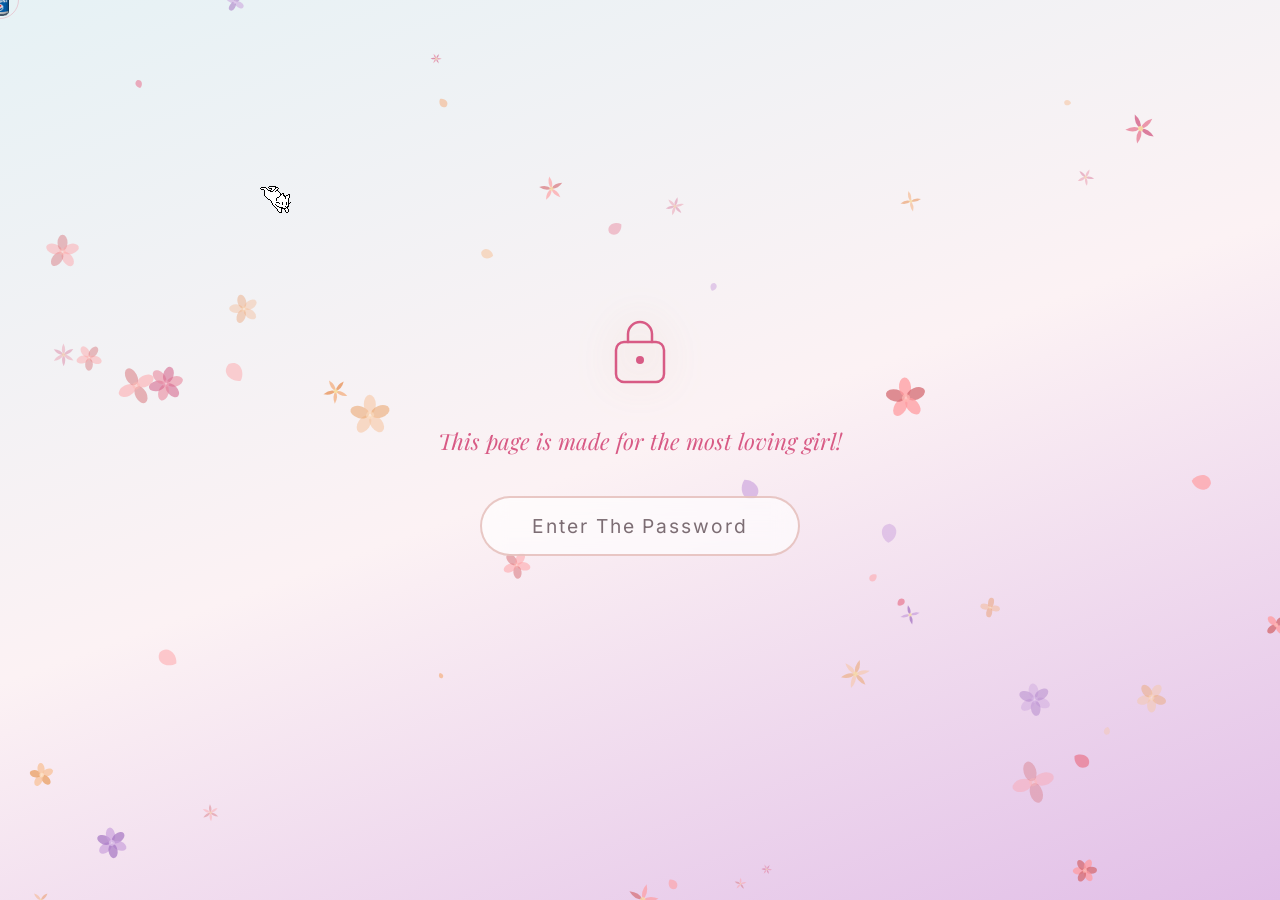
==== index.html @ 7e459f6c "Add files via upload" ====
<!DOCTYPE html>
<html lang="en">
<head>
<!-- build: v11 (monthiversary, hint, captions, optimised media) -->
    <meta charset="UTF-8">
    <meta name="viewport" content="width=device-width, initial-scale=1.0">
    <title>Happy 18th Birthday Gannah ✨</title>
    <meta name="description" content="A cinematic birthday surprise for the most special person">
    <link href="fonts/fonts.css?v=8" rel="stylesheet">
    <link rel="stylesheet" href="styles.css?v=11">
</head>
<body>

<!-- Custom Cursor -->
<div id="custom-cursor"><img src="pepsi-cursor.png" alt="" width="64" height="64"></div>
<div id="cursor-trail"></div>

<!-- Oneko Cat -->
<div id="oneko" aria-hidden="true"></div>

<!-- =================== PASSWORD PAGE =================== -->
<div id="password-page">
    <canvas id="particle-canvas"></canvas>
    <div class="password-content">
        <div class="lock-icon">
            <svg viewBox="0 0 64 80" width="64" height="80" fill="none" xmlns="http://www.w3.org/2000/svg">
                <rect x="8" y="32" width="48" height="40" rx="8" stroke="url(#lockGrad)" stroke-width="2.5" class="lock-body"/>
                <path d="M20 32V24C20 17.373 25.373 12 32 12C38.627 12 44 17.373 44 24V32" stroke="url(#lockGrad)" stroke-width="2.5" stroke-linecap="round" class="lock-shackle"/>
                <circle cx="32" cy="50" r="4" fill="url(#lockGrad)" class="lock-hole"/>
                <line x1="32" y1="54" x2="32" y2="62" stroke="url(#lockGrad)" stroke-width="2.5" stroke-linecap="round" class="lock-hole"/>
                <defs>
                    <linearGradient id="lockGrad" x1="0" y1="0" x2="64" y2="80">
                        <stop offset="0%" stop-color="#d85a85"/>
                        <stop offset="50%" stop-color="#c97a70"/>
                        <stop offset="100%" stop-color="#a81546"/>
                    </linearGradient>
                </defs>
            </svg>
        </div>
        <p class="password-subtitle">This page is made for the most loving girl!</p>
        <div class="password-input-wrap">
            <input type="password" id="password-input" placeholder="Enter The Password" autocomplete="off" spellcheck="false">
        </div>
        <p class="password-error" id="password-error">That's not it... try again</p>
    </div>
    <div id="white-flash"></div>
</div>

<!-- Flying Roses Animation Overlay -->
<canvas id="rose-canvas" style="display:none;position:fixed;inset:0;width:100%;height:100%;z-index:9999;pointer-events:none;"></canvas>

<!-- =================== MAIN CONTENT =================== -->
<div id="main-content" style="display:none;">

    <!-- Floating floral background -->
    <div class="floral-bg" aria-hidden="true">
        <div class="floral-layer floral-layer-1"></div>
        <div class="floral-layer floral-layer-2"></div>
        <canvas id="bg-petal-canvas"></canvas>
    </div>

    <!-- Tab Navigation -->
    <nav id="tab-nav">
        <div class="nav-inner">
            <div class="nav-logo">🌸 Gannah's 18th 🌸</div>
            <div class="tabs-wrap">
                <button class="tab-btn active" data-tab="cake">
                    <span class="tab-icon">🎂</span>
                    <span class="tab-label">Birthday Cake</span>
                </button>
                <button class="tab-btn" data-tab="letter">
                    <span class="tab-icon">💌</span>
                    <span class="tab-label">Letter for You</span>
                </button>
                <button class="tab-btn" data-tab="flowers">
                    <span class="tab-icon">🌺</span>
                    <span class="tab-label">ليكي يا مولاتي</span>
                </button>
                <button class="tab-btn" data-tab="songs">
                    <span class="tab-icon">🎵</span>
                    <span class="tab-label">Our Songs</span>
                </button>
                <button class="tab-btn" data-tab="gallery">
                    <span class="tab-icon">📸</span>
                    <span class="tab-label">Best Smile Gallery</span>
                </button>
                <button class="tab-btn" data-tab="ring">
                    <span class="tab-icon">💍</span>
                    <span class="tab-label">The Sign</span>
                </button>
                <button class="tab-btn" data-tab="favourites">
                    <span class="tab-icon">🍟</span>
                    <span class="tab-label">My Darling's Favourites</span>
                </button>
            </div>
            <button id="menu-toggle" aria-label="Menu">☰</button>
        </div>
    </nav>

    <!-- Mobile nav drawer -->
    <div id="mobile-nav">
        <button class="tab-btn active" data-tab="cake">🎂 Birthday Cake</button>
        <button class="tab-btn" data-tab="letter">💌 Letter for You</button>
        <button class="tab-btn" data-tab="flowers">🌺 ليكي يا مولاتي</button>
        <button class="tab-btn" data-tab="songs">🎵 Our Songs</button>
        <button class="tab-btn" data-tab="gallery">📸 Best Smile Gallery</button>
        <button class="tab-btn" data-tab="ring">💍 The Sign</button>
        <button class="tab-btn" data-tab="favourites">🍟 My Darling's Favourites</button>
    </div>

    <!-- ======= TAB PANELS ======= -->

    <!-- 1. BIRTHDAY CAKE TAB -->
    <section class="tab-panel active" id="tab-cake">
        <div class="panel-inner">
            <div class="section-header">
                <h1 class="section-title">Birthday Cake</h1>
                <p class="section-sub">Happy 18th Birthday, my Queen ✨</p>
            </div>

            <div class="cake-scene">
                <div class="cake-glow-ring"></div>
                <svg id="birthday-cake-3d" viewBox="0 0 360 440" xmlns="http://www.w3.org/2000/svg">
                    <!-- Shadow -->
                    <ellipse cx="180" cy="418" rx="145" ry="18" fill="rgba(168,21,70,0.12)"/>
                    <!-- Plate -->
                    <ellipse cx="180" cy="398" rx="150" ry="19" fill="#f0d6c8" opacity="0.8"/>
                    <ellipse cx="180" cy="394" rx="145" ry="14" fill="#e8c9b8" opacity="0.6"/>

                    <!-- BOTTOM TIER -->
                    <rect x="30" y="280" width="300" height="115" rx="20" fill="url(#tier1Grad)"/>
                    <!-- Bottom tier side shadow -->
                    <rect x="30" y="280" width="300" height="30" rx="15" fill="url(#tier1Top)"/>
                    <!-- Bottom tier frosting drips -->
                    <path d="M42 296 Q55 310 68 296 Q81 310 94 296 Q107 310 120 296 Q133 310 146 296 Q159 310 172 296 Q185 310 198 296 Q211 310 224 296 Q237 310 250 296 Q263 310 276 296 Q289 310 302 296 Q315 310 328 296" stroke="rgba(255,255,255,0.85)" stroke-width="9" fill="none" stroke-linecap="round"/>
                    <!-- Bottom tier dots decoration -->
                    <circle cx="75" cy="340" r="7" fill="#e8839b" opacity="0.8"/>
                    <circle cx="110" cy="352" r="5" fill="#c97a70" opacity="0.7"/>
                    <circle cx="145" cy="336" r="7" fill="#f4b183" opacity="0.8"/>
                    <circle cx="180" cy="348" r="5" fill="#e8839b" opacity="0.7"/>
                    <circle cx="215" cy="337" r="7" fill="#c9a0dc" opacity="0.8"/>
                    <circle cx="250" cy="350" r="5" fill="#c97a70" opacity="0.7"/>
                    <circle cx="285" cy="338" r="7" fill="#e8839b" opacity="0.8"/>
                    <!-- Bottom ribbon -->
                    <path d="M35 360 Q90 350 180 360 Q270 370 325 360" stroke="#f06292" stroke-width="3" fill="none" stroke-linecap="round" opacity="0.6"/>

                    <!-- MIDDLE TIER -->
                    <rect x="68" y="180" width="224" height="106" rx="18" fill="url(#tier2Grad)"/>
                    <rect x="68" y="180" width="224" height="28" rx="13" fill="url(#tier2Top)"/>
                    <!-- Middle tier frosting drips -->
                    <path d="M75 195 Q89 208 103 195 Q117 208 131 195 Q145 208 159 195 Q173 208 187 195 Q201 208 215 195 Q229 208 243 195 Q257 208 271 195 Q285 208 285 195" stroke="rgba(255,255,255,0.88)" stroke-width="8" fill="none" stroke-linecap="round"/>
                    <!-- Number 18 -->
                    <text x="180" y="258" text-anchor="middle" font-family="Playfair Display, serif" font-size="46" font-weight="900" fill="#a81546" opacity="0.9">18</text>
                    <!-- Stars on middle -->
                    <text x="100" y="242" font-size="16" fill="#fff" opacity="0.75">✦</text>
                    <text x="258" y="242" font-size="16" fill="#fff" opacity="0.75">✦</text>
                    <!-- Wavy ribbon -->
                    <path d="M78 228 Q105 218 132 228 Q159 238 186 228 Q213 218 240 228 Q267 238 282 228" stroke="#e8839b" stroke-width="3" fill="none" stroke-linecap="round" opacity="0.7"/>

                    <!-- TOP TIER -->
                    <rect x="115" y="90" width="130" height="95" rx="16" fill="url(#tier3Grad)"/>
                    <rect x="115" y="90" width="130" height="24" rx="12" fill="url(#tier3Top)"/>
                    <!-- Top tier frosting drips -->
                    <path d="M120 104 Q132 116 144 104 Q156 116 168 104 Q180 116 192 104 Q204 116 216 104 Q228 116 240 104" stroke="rgba(255,255,255,0.9)" stroke-width="7" fill="none" stroke-linecap="round"/>
                    <!-- Top tier stars -->
                    <text x="142" y="150" font-size="13" fill="#fff" opacity="0.85">✧</text>
                    <text x="172" y="160" font-size="11" fill="#fce4ec" opacity="0.9">✦</text>
                    <text x="200" y="148" font-size="13" fill="#fff" opacity="0.85">✧</text>

                    <!-- CANDLES — 6 candles across top tier -->
                    <!-- Candle 1 -->
                    <rect x="126" y="54" width="12" height="40" rx="6" fill="url(#candle1)"/>
                    <ellipse cx="132" cy="54" rx="6" ry="3" fill="#fce4ec"/>
                    <!-- Flame 1 -->
                    <g class="candle-flame" transform="translate(132,48)">
                        <ellipse rx="6" ry="10" fill="url(#flameOuter)" class="flame-outer" opacity="0.9"/>
                        <ellipse rx="3.5" ry="7" fill="url(#flameInner)" class="flame-inner"/>
                        <ellipse rx="1.5" ry="3.5" fill="#fff" class="flame-core" opacity="0.95"/>
                        <ellipse rx="5" ry="5" cy="6" fill="rgba(255,200,50,0.18)" class="flame-glow"/>
                    </g>
                    <!-- Candle 2 -->
                    <rect x="145" y="50" width="12" height="44" rx="6" fill="url(#candle2)"/>
                    <ellipse cx="151" cy="50" rx="6" ry="3" fill="#fff9c4"/>
                    <g class="candle-flame" transform="translate(151,44)">
                        <ellipse rx="6" ry="10" fill="url(#flameOuter)" class="flame-outer" opacity="0.9"/>
                        <ellipse rx="3.5" ry="7" fill="url(#flameInner)" class="flame-inner"/>
                        <ellipse rx="1.5" ry="3.5" fill="#fff" class="flame-core" opacity="0.95"/>
                        <ellipse rx="5" ry="5" cy="6" fill="rgba(255,200,50,0.18)" class="flame-glow"/>
                    </g>
                    <!-- Candle 3 -->
                    <rect x="164" y="48" width="12" height="46" rx="6" fill="url(#candle3)"/>
                    <ellipse cx="170" cy="48" rx="6" ry="3" fill="#f8bbd0"/>
                    <g class="candle-flame" transform="translate(170,42)">
                        <ellipse rx="6" ry="10" fill="url(#flameOuter)" class="flame-outer" opacity="0.9"/>
                        <ellipse rx="3.5" ry="7" fill="url(#flameInner)" class="flame-inner"/>
                        <ellipse rx="1.5" ry="3.5" fill="#fff" class="flame-core" opacity="0.95"/>
                        <ellipse rx="5" ry="5" cy="6" fill="rgba(255,200,50,0.18)" class="flame-glow"/>
                    </g>
                    <!-- Candle 4 -->
                    <rect x="183" y="50" width="12" height="44" rx="6" fill="url(#candle4)"/>
                    <ellipse cx="189" cy="50" rx="6" ry="3" fill="#fff9c4"/>
                    <g class="candle-flame" transform="translate(189,44)">
                        <ellipse rx="6" ry="10" fill="url(#flameOuter)" class="flame-outer" opacity="0.9"/>
                        <ellipse rx="3.5" ry="7" fill="url(#flameInner)" class="flame-inner"/>
                        <ellipse rx="1.5" ry="3.5" fill="#fff" class="flame-core" opacity="0.95"/>
                        <ellipse rx="5" ry="5" cy="6" fill="rgba(255,200,50,0.18)" class="flame-glow"/>
                    </g>
                    <!-- Candle 5 -->
                    <rect x="202" y="54" width="12" height="40" rx="6" fill="url(#candle5)"/>
                    <ellipse cx="208" cy="54" rx="6" ry="3" fill="#fce4ec"/>
                    <g class="candle-flame" transform="translate(208,48)">
                        <ellipse rx="6" ry="10" fill="url(#flameOuter)" class="flame-outer" opacity="0.9"/>
                        <ellipse rx="3.5" ry="7" fill="url(#flameInner)" class="flame-inner"/>
                        <ellipse rx="1.5" ry="3.5" fill="#fff" class="flame-core" opacity="0.95"/>
                        <ellipse rx="5" ry="5" cy="6" fill="rgba(255,200,50,0.18)" class="flame-glow"/>
                    </g>
                    <!-- Candle 6 -->
                    <rect x="221" y="56" width="12" height="38" rx="6" fill="url(#candle6)"/>
                    <ellipse cx="227" cy="56" rx="6" ry="3" fill="#f8bbd0"/>
                    <g class="candle-flame" transform="translate(227,50)">
                        <ellipse rx="6" ry="10" fill="url(#flameOuter)" class="flame-outer" opacity="0.9"/>
                        <ellipse rx="3.5" ry="7" fill="url(#flameInner)" class="flame-inner"/>
                        <ellipse rx="1.5" ry="3.5" fill="#fff" class="flame-core" opacity="0.95"/>
                        <ellipse rx="5" ry="5" cy="6" fill="rgba(255,200,50,0.18)" class="flame-glow"/>
                    </g>

                    <!-- Floating sparkles around cake -->
                    <text x="20" y="140" font-size="18" class="sparkle-float" style="animation-delay:0s">✨</text>
                    <text x="322" y="160" font-size="16" class="sparkle-float" style="animation-delay:0.7s">💫</text>
                    <text x="14" y="320" font-size="14" class="sparkle-float" style="animation-delay:1.4s">🌸</text>
                    <text x="328" y="300" font-size="14" class="sparkle-float" style="animation-delay:2.1s">🌸</text>
                    <text x="50" y="80" font-size="12" class="sparkle-float" style="animation-delay:0.4s">✦</text>
                    <text x="295" y="75" font-size="12" class="sparkle-float" style="animation-delay:1s">✦</text>

                    <defs>
                        <linearGradient id="tier1Grad" x1="0" y1="0" x2="0" y2="1">
                            <stop offset="0%" stop-color="#f9c6d0"/>
                            <stop offset="100%" stop-color="#f4a0b8"/>
                        </linearGradient>
                        <linearGradient id="tier1Top" x1="0" y1="0" x2="0" y2="1">
                            <stop offset="0%" stop-color="#f4a8bb"/>
                            <stop offset="100%" stop-color="#ee8aaa"/>
                        </linearGradient>
                        <linearGradient id="tier2Grad" x1="0" y1="0" x2="0" y2="1">
                            <stop offset="0%" stop-color="#fce4ec"/>
                            <stop offset="100%" stop-color="#f8bbd0"/>
                        </linearGradient>
                        <linearGradient id="tier2Top" x1="0" y1="0" x2="0" y2="1">
                            <stop offset="0%" stop-color="#f48fb1"/>
                            <stop offset="100%" stop-color="#ec6fa8"/>
                        </linearGradient>
                        <linearGradient id="tier3Grad" x1="0" y1="0" x2="0" y2="1">
                            <stop offset="0%" stop-color="#f8bbd0"/>
                            <stop offset="100%" stop-color="#f48fb1"/>
                        </linearGradient>
                        <linearGradient id="tier3Top" x1="0" y1="0" x2="0" y2="1">
                            <stop offset="0%" stop-color="#f06292"/>
                            <stop offset="100%" stop-color="#e91e8c"/>
                        </linearGradient>
                        <linearGradient id="candle1" x1="0" y1="0" x2="1" y2="0"><stop offset="0%" stop-color="#f4a8bb"/><stop offset="100%" stop-color="#fce4ec"/></linearGradient>
                        <linearGradient id="candle2" x1="0" y1="0" x2="1" y2="0"><stop offset="0%" stop-color="#fff59d"/><stop offset="100%" stop-color="#ffe082"/></linearGradient>
                        <linearGradient id="candle3" x1="0" y1="0" x2="1" y2="0"><stop offset="0%" stop-color="#ce93d8"/><stop offset="100%" stop-color="#e1bee7"/></linearGradient>
                        <linearGradient id="candle4" x1="0" y1="0" x2="1" y2="0"><stop offset="0%" stop-color="#a5d6a7"/><stop offset="100%" stop-color="#c8e6c9"/></linearGradient>
                        <linearGradient id="candle5" x1="0" y1="0" x2="1" y2="0"><stop offset="0%" stop-color="#80deea"/><stop offset="100%" stop-color="#b2ebf2"/></linearGradient>
                        <linearGradient id="candle6" x1="0" y1="0" x2="1" y2="0"><stop offset="0%" stop-color="#ffab91"/><stop offset="100%" stop-color="#ffccbc"/></linearGradient>
                        <radialGradient id="flameOuter" cx="50%" cy="75%">
                            <stop offset="0%" stop-color="#ffee58"/>
                            <stop offset="60%" stop-color="#ff9800"/>
                            <stop offset="100%" stop-color="#ff5722" stop-opacity="0"/>
                        </radialGradient>
                        <radialGradient id="flameInner" cx="50%" cy="75%">
                            <stop offset="0%" stop-color="#fff9c4"/>
                            <stop offset="100%" stop-color="#ffeb3b" stop-opacity="0.6"/>
                        </radialGradient>
                    </defs>
                </svg>

                <div class="cake-birthday-text">
                    <div class="hbd-letters">
                        <span>H</span><span>a</span><span>p</span><span>p</span><span>y</span>
                        <span class="hbd-space"></span>
                        <span>1</span><span>8</span><span>t</span><span>h</span>
                        <span class="hbd-space"></span>
                        <span>B</span><span>i</span><span>r</span><span>t</span><span>h</span><span>d</span><span>a</span><span>y</span>
                    </div>
                    <p class="queen-subtitle">My Queen 👑</p>
                </div>

                <!-- Confetti trigger button -->
                <button id="confetti-btn" class="magic-btn">
                    <span>🎉</span> Celebrate!
                </button>

                <!-- Hidden "86": leads to the separate heart page, where the letter lives (home page only) -->
                <div class="secret-86-wrap">
                    <a href="heart.html" id="secret-86" class="secret-86" aria-label="A hidden page">
                        <span class="s86-glow" aria-hidden="true"></span>
                        <span class="s86-face" aria-hidden="true"><span class="s86-num">86</span></span>
                    </a>
                    <p class="secret-hint" aria-hidden="true">something is hidden here… 🤍</p>
                </div>
            </div>
        </div>
    </section>

    <!-- 2. LETTER TAB -->
    <section class="tab-panel" id="tab-letter">
        <div class="panel-inner">
            <div class="section-header">
                <h1 class="section-title">Letter for You 💌</h1>
                <p class="section-sub">From my heart to yours</p>
            </div>
            <div class="letter-wrapper">
                <div class="letter-envelope-top">
                    <div class="envelope-flap">💌</div>
                </div>
                <div class="letter-card" dir="rtl" lang="ar">
                    <div class="letter-rose-deco">🌹</div>
                    <p class="letter-salutation">ازيك يا جنَة عاملة ايه يروحي</p>
                    <div class="letter-divider">✦ ✦ ✦</div>
                    <div class="letter-body">
                        <p>بما ان النهاية قربت وخلاص هنبعد هنقعد تلت شهور منعرفش حاجة عن بعض وبعدها هتيجي المدرسة وبالكتير هنشوف بعض صدف</p>
                        <p>بس كنت عاوز اقول ان المية يوم دول كانوا حلوين اوي احنا فهمنا بعض فيهم عرفنا حاجات عن بعض قربنا من بعض حتي لو دا مش رسمي لاننا مدخلناش ريليشن</p>
                        <p>بس نقدر نقول قربنا وبرضه قعدنا كتير بناخد اليوم كله سوا ف بجد دول كانوا ايام سعيدة بعيد عن الاوقات الوحشة الي عدينا بيها اقدر اقول ان دول من احسن ايام حياتي</p>
                        <p>وانا بعترف انك مخليتينيش امل منك ولا ازهق ولا اعوز اقفل كلام علطول كنت بحب افضل موجود معاكي واسمعك وانتي من القليلين الي عملوا كدا</p>
                        <p>وانا طول الوقت كنت بطلع كل طاقتي وبحاول اديكي مشاعر من كل قلبي عشان انا مقتنع انك تستحقي حب بجد وشخص ياخد باله منك ويصونك مش كلام بس وميكونش عنده نوايا وحشة ناحيتك</p>
                        <p>انا معرفتش اكون الشخص المثالي مية في المية عشان غصب عني اوقات ضايقتك او مفهمتكيش زي ما كان لازم اعمل ف انا بعتذر اني مقدرتش انفذ كلامي كله وابقا شخص بيرفكت ليكي مية في المية</p>
                        <p>بس بجد انا حزقت كتير وتقبلت حاجات مكنتش بتقبلها ومهما اتعصبت او اتخنقت برضه كنت بكلمك بنفس الطريقة ومش بعلقك مع اني كنت سكيلد فالجوستينج بس عمري ما فكرت اعمل كدا معاكي</p>
                        <p>وكنت علطول بتناقش معاكي وبحاول اقنعك بوجهة نظري بجد انتي الوحيدة الي تعاملي معاكي كان مختلف وطريقتي معاكي</p>
                    </div>
                    <div class="letter-divider">🌸 🌸 🌸</div>
                    <div class="letter-body">
                        <p class="letter-heading">وصاياي المقدسة 📜</p>
                        <p>✦ عايزك تحافظي علي صلاتك علطول ومتكسليش خالص</p>
                        <p>✦ مش عايزك تفتكريني خالص بوحش او حلو عايزك تركزي فحياتك عشان متضيعيش وقتك فتالتة</p>
                        <p>✦ البسي نضارتك معظم الوقت عشان نظرك ميضعفش زيادة — انا مهتم اوي بجينات عيالي</p>
                        <p>✦ متركزيش جامد مع اهلك وحاولي تلاقي السلام النفسي وتفكري بعمق عايزة ايه يكون مستقبلك غير انك تكوني مراتي — عاوزك تفكري فالمستقبل التعليمي</p>
                        <p class="letter-english">And I hope you find some peace of mind.</p>
                        <p>✦ وبرضه تجيبي لبس واسع للسكن وتنزلي المطعم بهدوم محتشمة وطرحة مظبوطة عشان لو شوفتك صدفة شعرك طالع او حاجة عبيطة من تشميس شعرك بجد هتجنن</p>
                        <p>✦ اتمني تاكلي كويس عشان تبقي سبب ازود اوزاني فالجيم عشان اشيلك — الخمسين كيلو سهلة فمعظم التمارين</p>
                    </div>
                    <div class="letter-divider">💕</div>
                    <div class="letter-body">
                        <p>لو وجودي عندك فالاكونت او صوري او اي حاجة هتخليكي متقدريش تعملي اي وصية من دول شيليني وامسحي حاجاتي وانا بوعدك اني مش هبعتلك او اعمل اي رد فعل يخليكي تفكري فيا وانا متفهم دا</p>
                        <p>انا مش عاوز اكلمك عن قد ايه انا بحبك بس بجد انا عاوز نتقابل السنة الجاية واحنا ناضجين عقليا ونقدر نتكلم بجد ونخش علاقة سليمة</p>
                        <p>وانتي من القليلين الي بنيت مستقبلي معاهم ومقتنع ان انا عاوز اكمل بقية حياتي كدا</p>
                        <p>وبما انك بت اوفر ثينكي الفترة دي عشان الحاجات الي قديمتيهالي تقدري تقوليلي امسح صور او فويسات واي حاجة تخصك عشان تبقي مطمنة اني مش هخون وعدي وكلمتي معاكي واني هطلع حاجة عنك برا — وانا مش متفهم تفكيرك ومش هتضايق لحظة لو قررتي كدا</p>
                        <p class="letter-closing">وبجد يا نونِتي هتوحشيني اوي وهتفضلي ف قلبي علطول ومش هبص لبنت غيرك لحد ما ناخد فرصتنا وتشوفي نوايايا بجد</p>
                        <p class="letter-closing">هتوحشيني هتوحشيني هتوحشيني يا احلي بنت فالدنيا 💕</p>
                        <p class="letter-closing" style="font-size:1.15em; font-weight:700;">ينونِتي الحلوة 🌹</p>
                    </div>
                    <div class="letter-signature">
                        <div class="sig-heart">❤️</div>
                        <p>مع كل حبي</p>
                    </div>
                </div>
                <div class="letter-petals-deco" aria-hidden="true">
                    <span>🌸</span><span>🌺</span><span>🌸</span>
                </div>
            </div>
        </div>
    </section>

    <!-- 3. FLOWERS TAB -->
    <section class="tab-panel" id="tab-flowers">
        <div class="panel-inner">
            <div class="section-header">
                <h1 class="section-title">ليكي يا مولاتي 🌺</h1>
                <p class="section-sub">Every bloom as beautiful as you</p>
            </div>
            <div class="flowers-gallery">
                <div class="flower-item">
                    <div class="flower-frame">
                        <img src="assets/flowers/pexels-daka-12362056.jpg" alt="Flower for Gannah" loading="lazy"/>
                        <div class="flower-overlay"><span>🌸</span></div>
                    </div>
                </div>
                <div class="flower-item">
                    <div class="flower-frame">
                        <img src="assets/flowers/pexels-heru-dharma-2148751843-36778679.jpg" alt="Flower for Gannah" loading="lazy"/>
                        <div class="flower-overlay"><span>🌺</span></div>
                    </div>
                </div>
                <div class="flower-item">
                    <div class="flower-frame">
                        <img src="assets/flowers/pexels-valentyna-ivanova-1444038-32785885.jpg" alt="Flower for Gannah" loading="lazy"/>
                        <div class="flower-overlay"><span>🌹</span></div>
                    </div>
                </div>
                <div class="flower-item">
                    <div class="flower-frame">
                        <img src="assets/flowers/pexels-lu-106872-783413.jpg" alt="Flower for Gannah" loading="lazy"/>
                        <div class="flower-overlay"><span>🌷</span></div>
                    </div>
                </div>
                <div class="flower-item">
                    <div class="flower-frame">
                        <img src="assets/flowers/pexels-daka-12028905.jpg" alt="Flower for Gannah" loading="lazy"/>
                        <div class="flower-overlay"><span>🌸</span></div>
                    </div>
                </div>
                <div class="flower-item">
                    <div class="flower-frame">
                        <img src="assets/flowers/pexels-daka-17499476.jpg" alt="Flower for Gannah" loading="lazy"/>
                        <div class="flower-overlay"><span>🌺</span></div>
                    </div>
                </div>
            </div>
            <p class="flowers-quote">Every flower blooms in its own time — just like you 🌸</p>
        </div>
    </section>

    <!-- 4. SONGS TAB -->
    <section class="tab-panel" id="tab-songs">
        <div class="panel-inner">
            <div class="section-header">
                <h1 class="section-title">Songs That Remind Me of My Queen 🎵</h1>
                <p class="section-sub">Every note, every word — all for you</p>
            </div>

            <div class="music-player-full">
                <!-- Now Playing Display -->
                <div class="now-playing-card">
                    <div class="vinyl-disc" id="vinyl-disc">
                        <div class="vinyl-label">🎵</div>
                    </div>
                    <div class="now-playing-info">
                        <p class="np-label">Now Playing</p>
                        <h3 class="np-title" id="np-title">Select a song</h3>
                        <p class="np-artist" id="np-artist">—</p>
                    </div>
                </div>

                <!-- Controls -->
                <div class="player-controls">
                    <button class="ctrl-btn shuffle-btn" id="shuffle-btn" aria-pressed="false" title="Shuffle">🔀</button>
                    <button class="ctrl-btn" id="prev-btn">⏮</button>
                    <button class="ctrl-btn play-btn" id="main-play-btn">▶</button>
                    <button class="ctrl-btn" id="next-btn">⏭</button>
                </div>

                <!-- Progress bar -->
                <div class="player-progress">
                    <span id="cur-time">0:00</span>
                    <div class="prog-bar" id="prog-bar">
                        <div class="prog-fill" id="prog-fill"></div>
                    </div>
                    <span id="tot-time">0:00</span>
                </div>

                <!-- Volume -->
                <div class="player-volume">
                    <span>🔈</span>
                    <input type="range" id="vol-slider" min="0" max="1" step="0.05" value="0.7">
                    <span>🔊</span>
                </div>

                <!-- Song List -->
                <div class="song-list">
                    <div class="song-item" data-src="assets/music/melting.mp3" data-title="Melting" data-artist="♪">
                        <div class="song-num">1</div>
                        <div class="song-info">
                            <span class="song-title-text">Melting</span>
                            <span class="song-artist-text">♪</span>
                        </div>
                        <div class="song-play-icon">▶</div>
                    </div>
                    <div class="song-item" data-src="assets/music/transform.mp3" data-title="Transform" data-artist="Daniel Caesar ft. Charlotte Day Wilson">
                        <div class="song-num">2</div>
                        <div class="song-info">
                            <span class="song-title-text">Transform</span>
                            <span class="song-artist-text">Daniel Caesar ft. Charlotte Day Wilson</span>
                        </div>
                        <div class="song-play-icon">▶</div>
                    </div>
                    <div class="song-item" data-src="assets/music/song-3.mp3" data-title="Song 3" data-artist="♪">
                        <div class="song-num">3</div>
                        <div class="song-info">
                            <span class="song-title-text">Song 3</span>
                            <span class="song-artist-text">♪</span>
                        </div>
                        <div class="song-play-icon">▶</div>
                    </div>
                    <div class="song-item" data-src="assets/music/lovefool.mp3" data-title="Lovefool" data-artist="The Cardigans">
                        <div class="song-num">4</div>
                        <div class="song-info">
                            <span class="song-title-text">Lovefool</span>
                            <span class="song-artist-text">The Cardigans</span>
                        </div>
                        <div class="song-play-icon">▶</div>
                    </div>
                    <div class="song-item" data-src="assets/music/kiss-i-was-made-for-lovin-you.mp3" data-title="I Was Made For Lovin' You" data-artist="Kiss">
                        <div class="song-num">5</div>
                        <div class="song-info">
                            <span class="song-title-text">I Was Made For Lovin' You</span>
                            <span class="song-artist-text">Kiss</span>
                        </div>
                        <div class="song-play-icon">▶</div>
                    </div>
                    <div class="song-item" data-src="assets/music/frankie-valli-cant-take-my-eyes-off-you.mp3" data-title="Can't Take My Eyes Off You" data-artist="Frankie Valli">
                        <div class="song-num">6</div>
                        <div class="song-info">
                            <span class="song-title-text">Can't Take My Eyes Off You</span>
                            <span class="song-artist-text">Frankie Valli</span>
                        </div>
                        <div class="song-play-icon">▶</div>
                    </div>
                    <div class="song-item" data-src="assets/music/never-let-me-go.mp3" data-title="Never Let Me Go" data-artist="Mohamed Abd El-Wahab &amp; Samir El-Eskandarani">
                        <div class="song-num">7</div>
                        <div class="song-info">
                            <span class="song-title-text">Never Let Me Go</span>
                            <span class="song-artist-text">Mohamed Abd El-Wahab &amp; Samir El-Eskandarani</span>
                        </div>
                        <div class="song-play-icon">▶</div>
                    </div>
                </div>
            </div>
        </div>
    </section>

    <!-- 5. GALLERY TAB -->
    <section class="tab-panel" id="tab-gallery">
        <div class="panel-inner">
            <div class="section-header">
                <h1 class="section-title">The Best Smile Gallery 📸</h1>
                <p class="section-sub">The smile that lights up my whole world</p>
            </div>
            <div class="smile-gallery-grid">
                <div class="gallery-card">
                    <img src="assets/gallery/photo-1.jpg" alt="Gannah as a baby" loading="lazy"/>
                    <div class="gallery-caption">Even as a baby, that smile 🥹</div>
                </div>
                <div class="gallery-card">
                    <img src="assets/gallery/photo-2.jpg" alt="Gannah" loading="lazy"/>
                    <div class="gallery-caption">Elegance in every outfit 🖤</div>
                </div>
                <div class="gallery-card">
                    <img src="assets/gallery/photo-3.jpg" alt="Gannah" loading="lazy"/>
                    <div class="gallery-caption">A rose among the flowers 🌼</div>
                </div>
                <div class="gallery-card">
                    <img src="assets/gallery/photo-4.jpg" alt="Gannah" loading="lazy"/>
                    <div class="gallery-caption">That smile, with or without the stickers 💜</div>
                </div>
                <div class="gallery-card">
                    <img src="assets/gallery/photo-5.jpg" alt="Gannah" loading="lazy"/>
                    <div class="gallery-caption">Waving hello to my heart 💛</div>
                </div>
                <div class="gallery-card">
                    <img src="assets/gallery/photo-6.jpg" alt="Gannah" loading="lazy"/>
                    <div class="gallery-caption">Smiling even on school days 🎒</div>
                </div>
                <div class="gallery-card">
                    <img src="assets/gallery/photo-7.jpg" alt="Gannah" loading="lazy"/>
                    <div class="gallery-caption">Sunsets are prettier with you 🌅</div>
                </div>
                <div class="gallery-card">
                    <img src="assets/gallery/photo-8.jpg" alt="Gannah" loading="lazy"/>
                    <div class="gallery-caption">My shatoora in her element 📚💙</div>
                </div>
                <div class="gallery-card">
                    <img src="assets/gallery/photo-9.jpg" alt="Gannah" loading="lazy"/>
                    <div class="gallery-caption">Cozy girl, cozy heart 🩷</div>
                </div>
            </div>
        </div>
    </section>

    <!-- 6. RING TAB -->
    <section class="tab-panel" id="tab-ring">
        <div class="panel-inner">
            <div class="section-header">
                <h1 class="section-title">The Sign That You're Mine 💍</h1>
                <p class="section-sub">A promise in every glimmer</p>
            </div>
            <div class="ring-scene">
                <div class="ring-glow-bg"></div>
                <canvas id="ring-canvas"></canvas>
                <div class="ring-text-below">
                    <p class="ring-promise">وانتي من القليلين الي بنيت مستقبلي معاهم</p>
                    <p class="ring-promise-en">You are the one I want to share my future with</p>
                    <div class="ring-hearts">💕 💍 💕</div>
                </div>

                <!-- Together counter: counts live from 23 February -->
                <div class="together-card" id="together-counter" data-start="2026-02-23T00:00:00">
                    <h2 class="together-title">The Best Days in My Life 💖</h2>
                    <p class="together-since">Since 23 February</p>
                    <p class="together-today" id="t-today" hidden></p>
                    <div class="together-grid">
                        <div class="t-box"><span class="t-num" id="t-months">0</span><span class="t-label">Months</span></div>
                        <div class="t-box"><span class="t-num" id="t-days">0</span><span class="t-label">Days</span></div>
                        <div class="t-box"><span class="t-num" id="t-hours">0</span><span class="t-label">Hours</span></div>
                        <div class="t-box"><span class="t-num" id="t-minutes">0</span><span class="t-label">Minutes</span></div>
                        <div class="t-box"><span class="t-num" id="t-seconds">0</span><span class="t-label">Seconds</span></div>
                    </div>
                    <p class="together-next" id="t-next"></p>
                </div>
            </div>
        </div>
    </section>

    <!-- 7. MY DARLING'S FAVOURITES TAB -->
    <section class="tab-panel" id="tab-favourites">
        <div class="panel-inner">
            <div class="section-header">
                <h1 class="section-title">My Darling's Favourites 🍟</h1>
                <p class="section-sub">Because you deserve everything you love</p>
            </div>
            <div class="favourites-tab-grid">

                <!-- 1. PEPSI CAN -->
                <div class="fav-card">
                    <div class="fav-svg-wrap">
                        <svg viewBox="0 0 160 280" xmlns="http://www.w3.org/2000/svg" class="fav-svg">
                            <defs>
                                <linearGradient id="pepsiCan" x1="0%" y1="0%" x2="100%" y2="0%">
                                    <stop offset="0%" stop-color="#1a1a2e"/>
                                    <stop offset="30%" stop-color="#16213e"/>
                                    <stop offset="60%" stop-color="#0f3460"/>
                                    <stop offset="100%" stop-color="#1a1a2e"/>
                                </linearGradient>
                                <linearGradient id="pepsiTop" x1="0%" y1="0%" x2="0%" y2="100%">
                                    <stop offset="0%" stop-color="#d0d0d0"/>
                                    <stop offset="50%" stop-color="#a8a8a8"/>
                                    <stop offset="100%" stop-color="#888"/>
                                </linearGradient>
                                <linearGradient id="pepsiShine" x1="0%" y1="0%" x2="100%" y2="0%">
                                    <stop offset="0%" stop-color="rgba(255,255,255,0)"/>
                                    <stop offset="30%" stop-color="rgba(255,255,255,0.18)"/>
                                    <stop offset="50%" stop-color="rgba(255,255,255,0.28)"/>
                                    <stop offset="70%" stop-color="rgba(255,255,255,0.1)"/>
                                    <stop offset="100%" stop-color="rgba(255,255,255,0)"/>
                                </linearGradient>
                                <linearGradient id="pepsiRed" x1="0%" y1="0%" x2="100%" y2="0%">
                                    <stop offset="0%" stop-color="#c0392b"/>
                                    <stop offset="50%" stop-color="#e74c3c"/>
                                    <stop offset="100%" stop-color="#c0392b"/>
                                </linearGradient>
                                <linearGradient id="pepsiBlue" x1="0%" y1="0%" x2="100%" y2="0%">
                                    <stop offset="0%" stop-color="#1a5fa8"/>
                                    <stop offset="50%" stop-color="#2980b9"/>
                                    <stop offset="100%" stop-color="#1a5fa8"/>
                                </linearGradient>
                                <filter id="pepsiShadow">
                                    <feDropShadow dx="4" dy="6" stdDeviation="6" flood-color="rgba(0,0,0,0.35)"/>
                                </filter>
                                <clipPath id="canClip">
                                    <rect x="22" y="28" width="116" height="224" rx="8"/>
                                </clipPath>
                            </defs>
                            <!-- Can body -->
                            <rect x="22" y="28" width="116" height="224" rx="10" fill="url(#pepsiCan)" filter="url(#pepsiShadow)"/>
                            <!-- Red band -->
                            <rect x="22" y="155" width="116" height="38" fill="url(#pepsiRed)" clip-path="url(#canClip)"/>
                            <!-- Blue band -->
                            <rect x="22" y="193" width="116" height="40" fill="url(#pepsiBlue)" clip-path="url(#canClip)"/>
                            <!-- White wave divider between red and blue -->
                            <path d="M22 188 Q45 182 80 190 Q115 198 138 188 L138 198 Q115 208 80 200 Q45 192 22 198 Z" fill="white" clip-path="url(#canClip)"/>
                            <!-- Shine overlay -->
                            <rect x="22" y="28" width="116" height="224" rx="10" fill="url(#pepsiShine)" clip-path="url(#canClip)"/>
                            <!-- Pepsi globe logo -->
                            <circle cx="80" cy="108" r="36" fill="none" stroke="rgba(255,255,255,0.08)" stroke-width="1"/>
                            <!-- Globe blue half -->
                            <path d="M80 72 A36 36 0 0 1 116 108 A36 36 0 0 1 80 144 Q58 130 56 108 Q58 86 80 72 Z" fill="#1565c0" opacity="0.85" clip-path="url(#canClip)"/>
                            <!-- Globe red half -->
                            <path d="M80 72 A36 36 0 0 0 44 108 A36 36 0 0 0 80 144 Q102 130 104 108 Q102 86 80 72 Z" fill="#c62828" opacity="0.85" clip-path="url(#canClip)"/>
                            <!-- Globe white wave -->
                            <path d="M47 97 Q62 82 80 92 Q98 102 113 90" stroke="white" stroke-width="5" fill="none" stroke-linecap="round" clip-path="url(#canClip)"/>
                            <path d="M46 112 Q62 126 80 116 Q98 106 113 118" stroke="white" stroke-width="5" fill="none" stroke-linecap="round" clip-path="url(#canClip)"/>
                            <!-- PEPSI text -->
                            <text x="80" y="172" text-anchor="middle" font-family="Arial Black, sans-serif" font-weight="900" font-size="15" fill="white" letter-spacing="3">PEPSI</text>
                            <!-- Top rim -->
                            <ellipse cx="80" cy="28" rx="58" ry="8" fill="url(#pepsiTop)"/>
                            <!-- Tab -->
                            <ellipse cx="80" cy="24" rx="30" ry="5" fill="#c0c0c0"/>
                            <rect x="68" y="18" width="24" height="8" rx="4" fill="#b0b0b0"/>
                            <ellipse cx="80" cy="18" rx="10" ry="5" fill="#a0a0a0"/>
                            <!-- Bottom rim -->
                            <ellipse cx="80" cy="252" rx="58" ry="8" fill="#111"/>
                        </svg>
                    </div>
                    <p class="fav-label">Pepsi 🥤</p>
                </div>

                <!-- 2. MARSHMALLOWS PACK -->
                <div class="fav-card">
                    <div class="fav-svg-wrap">
                        <svg viewBox="0 0 160 260" xmlns="http://www.w3.org/2000/svg" class="fav-svg">
                            <defs>
                                <linearGradient id="mBag2" x1="0%" y1="0%" x2="100%" y2="100%">
                                    <stop offset="0%" stop-color="#fce4ec"/>
                                    <stop offset="40%" stop-color="#f8bbd0"/>
                                    <stop offset="100%" stop-color="#ce93d8"/>
                                </linearGradient>
                                <linearGradient id="mShine2" x1="0%" y1="0%" x2="0%" y2="100%">
                                    <stop offset="0%" stop-color="rgba(255,255,255,0.5)"/>
                                    <stop offset="60%" stop-color="rgba(255,255,255,0.1)"/>
                                    <stop offset="100%" stop-color="rgba(255,255,255,0)"/>
                                </linearGradient>
                                <linearGradient id="mSeal2" x1="0%" y1="0%" x2="0%" y2="100%">
                                    <stop offset="0%" stop-color="#f9a8c9"/>
                                    <stop offset="100%" stop-color="#e87ab0"/>
                                </linearGradient>
                                <radialGradient id="mw" cx="30%" cy="25%">
                                    <stop offset="0%" stop-color="#ffffff"/>
                                    <stop offset="55%" stop-color="#f5f5f5"/>
                                    <stop offset="100%" stop-color="#e0e0e0"/>
                                </radialGradient>
                                <radialGradient id="mp" cx="30%" cy="25%">
                                    <stop offset="0%" stop-color="#fff0f8"/>
                                    <stop offset="55%" stop-color="#fce4ec"/>
                                    <stop offset="100%" stop-color="#f8bbd0"/>
                                </radialGradient>
                                <filter id="mBagShadow">
                                    <feDropShadow dx="3" dy="5" stdDeviation="5" flood-color="rgba(0,0,0,0.2)"/>
                                </filter>
                                <filter id="mPieceShadow">
                                    <feDropShadow dx="1" dy="2" stdDeviation="2" flood-color="rgba(0,0,0,0.12)"/>
                                </filter>
                                <clipPath id="mBagClip">
                                    <path d="M28 22 L132 22 L146 238 L14 238 Z"/>
                                </clipPath>
                            </defs>
                            <!-- Bag body -->
                            <path d="M28 22 L132 22 L146 238 L14 238 Z" fill="url(#mBag2)" filter="url(#mBagShadow)"/>
                            <!-- Bag shine -->
                            <path d="M28 22 L132 22 L138 130 L22 130 Z" fill="url(#mShine2)"/>
                            <!-- Side fold lines -->
                            <path d="M42 22 L32 238" stroke="rgba(255,255,255,0.3)" stroke-width="1.5" fill="none"/>
                            <path d="M118 22 L128 238" stroke="rgba(255,255,255,0.3)" stroke-width="1.5" fill="none"/>
                            <!-- Top seal -->
                            <path d="M28 22 Q80 8 132 22 L128 42 Q80 28 32 42 Z" fill="url(#mSeal2)"/>
                            <!-- Top seal highlight -->
                            <path d="M34 26 Q80 14 126 26" stroke="rgba(255,255,255,0.4)" stroke-width="1.5" fill="none"/>
                            <!-- Bottom seal -->
                            <path d="M14 238 Q80 252 146 238 L142 220 Q80 234 18 220 Z" fill="url(#mSeal2)"/>
                            <!-- Marshmallow pieces grid (3x2) -->
                            <rect x="38" y="60" width="30" height="26" rx="9" fill="url(#mw)" filter="url(#mPieceShadow)"/>
                            <rect x="75" y="60" width="30" height="26" rx="9" fill="url(#mp)" filter="url(#mPieceShadow)"/>
                            <rect x="38" y="93" width="30" height="26" rx="9" fill="url(#mp)" filter="url(#mPieceShadow)"/>
                            <rect x="75" y="93" width="30" height="26" rx="9" fill="url(#mw)" filter="url(#mPieceShadow)"/>
                            <rect x="38" y="126" width="30" height="26" rx="9" fill="url(#mw)" filter="url(#mPieceShadow)"/>
                            <rect x="75" y="126" width="30" height="26" rx="9" fill="url(#mp)" filter="url(#mPieceShadow)"/>
                            <!-- Highlights on pieces -->
                            <ellipse cx="48" cy="65" rx="7" ry="3.5" fill="rgba(255,255,255,0.75)"/>
                            <ellipse cx="85" cy="65" rx="7" ry="3.5" fill="rgba(255,255,255,0.65)"/>
                            <ellipse cx="48" cy="98" rx="7" ry="3.5" fill="rgba(255,255,255,0.65)"/>
                            <ellipse cx="85" cy="98" rx="7" ry="3.5" fill="rgba(255,255,255,0.75)"/>
                            <ellipse cx="48" cy="131" rx="7" ry="3.5" fill="rgba(255,255,255,0.75)"/>
                            <ellipse cx="85" cy="131" rx="7" ry="3.5" fill="rgba(255,255,255,0.65)"/>
                            <!-- Brand text area -->
                            <rect x="22" y="162" width="116" height="48" rx="6" fill="rgba(255,255,255,0.22)"/>
                            <text x="80" y="182" text-anchor="middle" font-family="Georgia, serif" font-weight="700" font-size="14" fill="white" letter-spacing="0.5">Marshmallows</text>
                            <text x="80" y="198" text-anchor="middle" font-family="Arial, sans-serif" font-size="8" fill="rgba(255,255,255,0.9)" letter-spacing="2">SOFT &amp; FLUFFY</text>
                            <!-- Stars -->
                            <text x="30" y="178" font-size="10" fill="rgba(255,255,255,0.7)">✦</text>
                            <text x="120" y="178" font-size="10" fill="rgba(255,255,255,0.7)">✦</text>
                            <!-- Cloud bites label -->
                            <text x="80" y="216" text-anchor="middle" font-family="Arial, sans-serif" font-size="8" fill="rgba(255,255,255,0.8)" letter-spacing="0.5">Cloud Bites 🌸</text>
                        </svg>
                    </div>
                    <p class="fav-label">Marshmallows 🍬</p>
                </div>

                <!-- 3. DORITOS BAG -->
                <div class="fav-card">
                    <div class="fav-svg-wrap">
                        <svg viewBox="0 0 160 260" xmlns="http://www.w3.org/2000/svg" class="fav-svg">
                            <defs>
                                <linearGradient id="dBag2" x1="0%" y1="0%" x2="100%" y2="100%">
                                    <stop offset="0%" stop-color="#b71c1c"/>
                                    <stop offset="40%" stop-color="#e53935"/>
                                    <stop offset="100%" stop-color="#7f0000"/>
                                </linearGradient>
                                <linearGradient id="dShine2" x1="0%" y1="0%" x2="0%" y2="100%">
                                    <stop offset="0%" stop-color="rgba(255,255,255,0.3)"/>
                                    <stop offset="55%" stop-color="rgba(255,255,255,0.08)"/>
                                    <stop offset="100%" stop-color="rgba(255,255,255,0)"/>
                                </linearGradient>
                                <linearGradient id="dSeal2" x1="0%" y1="0%" x2="0%" y2="100%">
                                    <stop offset="0%" stop-color="#f5cba7"/>
                                    <stop offset="100%" stop-color="#e59866"/>
                                </linearGradient>
                                <linearGradient id="dChip2" x1="0%" y1="0%" x2="100%" y2="100%">
                                    <stop offset="0%" stop-color="#fdd835"/>
                                    <stop offset="50%" stop-color="#f9a825"/>
                                    <stop offset="100%" stop-color="#e65100"/>
                                </linearGradient>
                                <filter id="dBagShadow2">
                                    <feDropShadow dx="3" dy="5" stdDeviation="5" flood-color="rgba(0,0,0,0.3)"/>
                                </filter>
                                <filter id="chipSh2">
                                    <feDropShadow dx="1" dy="2" stdDeviation="2" flood-color="rgba(0,0,0,0.3)"/>
                                </filter>
                            </defs>
                            <!-- Bag body -->
                            <path d="M26 22 L134 22 L148 238 L12 238 Z" fill="url(#dBag2)" filter="url(#dBagShadow2)"/>
                            <!-- Shine -->
                            <path d="M26 22 L134 22 L140 132 L20 132 Z" fill="url(#dShine2)"/>
                            <!-- Side folds -->
                            <path d="M40 22 L28 238" stroke="rgba(0,0,0,0.1)" stroke-width="1.5" fill="none"/>
                            <path d="M120 22 L132 238" stroke="rgba(0,0,0,0.1)" stroke-width="1.5" fill="none"/>
                            <!-- Top seal -->
                            <path d="M26 22 Q80 8 134 22 L130 42 Q80 28 30 42 Z" fill="url(#dSeal2)"/>
                            <path d="M32 26 Q80 14 128 26" stroke="rgba(255,255,255,0.5)" stroke-width="1.5" fill="none"/>
                            <!-- Bottom seal -->
                            <path d="M12 238 Q80 252 148 238 L144 220 Q80 234 16 220 Z" fill="url(#dSeal2)"/>
                            <!-- Doritos triangle logo (large, centered) -->
                            <polygon points="80,52 122,118 38,118" fill="url(#dChip2)" filter="url(#chipSh2)"/>
                            <!-- Triangle inner lines for depth -->
                            <polygon points="80,58 117,116 43,116" fill="none" stroke="rgba(255,255,255,0.25)" stroke-width="1"/>
                            <polygon points="80,68 108,112 52,112" fill="none" stroke="rgba(255,255,255,0.15)" stroke-width="1"/>
                            <!-- DORITOS text -->
                            <text x="80" y="142" text-anchor="middle" font-family="Arial Black, sans-serif" font-weight="900" font-size="18" fill="white" letter-spacing="1.5">DORITOS</text>
                            <!-- Flavour text -->
                            <text x="80" y="157" text-anchor="middle" font-family="Arial, sans-serif" font-weight="700" font-size="8.5" fill="rgba(255,255,255,0.9)" letter-spacing="2">NACHO CHEESE</text>
                            <!-- Flavour stripe -->
                            <path d="M18 168 Q80 175 142 168 L144 183 Q80 190 16 183 Z" fill="#f9a825" opacity="0.9"/>
                            <text x="80" y="179" text-anchor="middle" font-family="Arial, sans-serif" font-weight="700" font-size="8" fill="white" letter-spacing="1">BOLD FLAVOUR 🌽</text>
                            <!-- Mini floating chips -->
                            <polygon points="20,80 30,65 40,80 30,95" fill="url(#dChip2)" opacity="0.7" filter="url(#chipSh2)" transform="rotate(-18,30,80)"/>
                            <polygon points="125,85 135,70 145,85 135,100" fill="url(#dChip2)" opacity="0.7" filter="url(#chipSh2)" transform="rotate(15,135,85)"/>
                            <!-- Taste note -->
                            <text x="80" y="210" text-anchor="middle" font-family="Arial, sans-serif" font-size="8" fill="rgba(255,255,255,0.7)" letter-spacing="0.5">Crispy &amp; Crunchy 🔥</text>
                        </svg>
                    </div>
                    <p class="fav-label">Doritos Nacho Cheese 🌽</p>
                </div>

            </div>
            <p class="fav-quote">These are a few of your favourite things 💕</p>
        </div>
    </section>

    <!-- Footer -->
    <footer id="site-footer">
        <canvas id="starfield-canvas"></canvas>
        <div class="footer-content">
            <div class="crown-icon">👑</div>
            <h2 class="footer-text">Love you endlessly, my queen.</h2>
            <p class="footer-sub">Happy 18th Birthday Gannah 🌸</p>
        </div>
    </footer>

</div><!-- /main-content -->
<!-- Monthiversary toast (appears on the 23rd of every month) -->
<div id="month-toast" class="month-toast" hidden role="dialog" aria-label="Monthiversary">
    <div class="mt-card">
        <div class="mt-emoji">🎉💖🎉</div>
        <h2 class="mt-title" id="mt-title"></h2>
        <p class="mt-ar" dir="rtl" lang="ar">كل شهر وانتي حبيبتي يا جنَّة 💕</p>
        <p class="mt-sub">Every month with you is the best one.</p>
    </div>
</div>

<!-- Lightbox -->
<div id="lightbox" style="display:none;">
    <button id="lightbox-close">✕</button>
    <img id="lightbox-img" src="" alt=""/>
</div>

<!-- Scripts -->
<script src="libs/three.min.js?v=8"></script>
<script src="libs/gsap.min.js?v=8"></script>
<script src="libs/ScrollToPlugin.min.js?v=8"></script>
<script src="libs/anime.min.js?v=8"></script>
<script src="libs/confetti.browser.min.js?v=8"></script>
<script src="app.js?v=11"></script>
</body>
</html>
---- fonts/fonts.css ----
@font-face{font-family:'Inter';font-style:normal;font-weight:300;font-display:swap;src:url('inter-latin-300-normal.woff2') format('woff2');unicode-range:U+0000-00FF,U+0131,U+0152-0153,U+02BB-02BC,U+02C6,U+02DA,U+02DC,U+2000-206F,U+20AC,U+2122,U+2191,U+2193,U+2212,U+2215,U+FEFF,U+FFFD;}
@font-face{font-family:'Inter';font-style:normal;font-weight:400;font-display:swap;src:url('inter-latin-400-normal.woff2') format('woff2');unicode-range:U+0000-00FF,U+0131,U+0152-0153,U+02BB-02BC,U+02C6,U+02DA,U+02DC,U+2000-206F,U+20AC,U+2122,U+2191,U+2193,U+2212,U+2215,U+FEFF,U+FFFD;}
@font-face{font-family:'Inter';font-style:normal;font-weight:500;font-display:swap;src:url('inter-latin-500-normal.woff2') format('woff2');unicode-range:U+0000-00FF,U+0131,U+0152-0153,U+02BB-02BC,U+02C6,U+02DA,U+02DC,U+2000-206F,U+20AC,U+2122,U+2191,U+2193,U+2212,U+2215,U+FEFF,U+FFFD;}
@font-face{font-family:'Inter';font-style:normal;font-weight:600;font-display:swap;src:url('inter-latin-600-normal.woff2') format('woff2');unicode-range:U+0000-00FF,U+0131,U+0152-0153,U+02BB-02BC,U+02C6,U+02DA,U+02DC,U+2000-206F,U+20AC,U+2122,U+2191,U+2193,U+2212,U+2215,U+FEFF,U+FFFD;}
@font-face{font-family:'Inter';font-style:normal;font-weight:700;font-display:swap;src:url('inter-latin-700-normal.woff2') format('woff2');unicode-range:U+0000-00FF,U+0131,U+0152-0153,U+02BB-02BC,U+02C6,U+02DA,U+02DC,U+2000-206F,U+20AC,U+2122,U+2191,U+2193,U+2212,U+2215,U+FEFF,U+FFFD;}
@font-face{font-family:'Playfair Display';font-style:normal;font-weight:400;font-display:swap;src:url('playfair-display-latin-400-normal.woff2') format('woff2');unicode-range:U+0000-00FF,U+0131,U+0152-0153,U+02BB-02BC,U+02C6,U+02DA,U+02DC,U+2000-206F,U+20AC,U+2122,U+2191,U+2193,U+2212,U+2215,U+FEFF,U+FFFD;}
@font-face{font-family:'Playfair Display';font-style:normal;font-weight:700;font-display:swap;src:url('playfair-display-latin-700-normal.woff2') format('woff2');unicode-range:U+0000-00FF,U+0131,U+0152-0153,U+02BB-02BC,U+02C6,U+02DA,U+02DC,U+2000-206F,U+20AC,U+2122,U+2191,U+2193,U+2212,U+2215,U+FEFF,U+FFFD;}
@font-face{font-family:'Playfair Display';font-style:normal;font-weight:900;font-display:swap;src:url('playfair-display-latin-900-normal.woff2') format('woff2');unicode-range:U+0000-00FF,U+0131,U+0152-0153,U+02BB-02BC,U+02C6,U+02DA,U+02DC,U+2000-206F,U+20AC,U+2122,U+2191,U+2193,U+2212,U+2215,U+FEFF,U+FFFD;}
@font-face{font-family:'Playfair Display';font-style:italic;font-weight:400;font-display:swap;src:url('playfair-display-latin-400-italic.woff2') format('woff2');unicode-range:U+0000-00FF,U+0131,U+0152-0153,U+02BB-02BC,U+02C6,U+02DA,U+02DC,U+2000-206F,U+20AC,U+2122,U+2191,U+2193,U+2212,U+2215,U+FEFF,U+FFFD;}
@font-face{font-family:'Dancing Script';font-style:normal;font-weight:400;font-display:swap;src:url('dancing-script-latin-400-normal.woff2') format('woff2');unicode-range:U+0000-00FF,U+0131,U+0152-0153,U+02BB-02BC,U+02C6,U+02DA,U+02DC,U+2000-206F,U+20AC,U+2122,U+2191,U+2193,U+2212,U+2215,U+FEFF,U+FFFD;}
@font-face{font-family:'Dancing Script';font-style:normal;font-weight:700;font-display:swap;src:url('dancing-script-latin-700-normal.woff2') format('woff2');unicode-range:U+0000-00FF,U+0131,U+0152-0153,U+02BB-02BC,U+02C6,U+02DA,U+02DC,U+2000-206F,U+20AC,U+2122,U+2191,U+2193,U+2212,U+2215,U+FEFF,U+FFFD;}
@font-face{font-family:'Tajawal';font-style:normal;font-weight:300;font-display:swap;src:url('tajawal-latin-300-normal.woff2') format('woff2');unicode-range:U+0000-00FF,U+0131,U+0152-0153,U+02BB-02BC,U+02C6,U+02DA,U+02DC,U+2000-206F,U+20AC,U+2122,U+2191,U+2193,U+2212,U+2215,U+FEFF,U+FFFD;}
@font-face{font-family:'Tajawal';font-style:normal;font-weight:300;font-display:swap;src:url('tajawal-arabic-300-normal.woff2') format('woff2');unicode-range:U+0600-06FF,U+0750-077F,U+0870-088E,U+0890-0891,U+0898-08E1,U+08E3-08FF,U+200C-200E,U+2010-2011,U+204F,U+2E41,U+FB50-FDFF,U+FE70-FE74,U+FE76-FEFC;}
@font-face{font-family:'Tajawal';font-style:normal;font-weight:400;font-display:swap;src:url('tajawal-latin-400-normal.woff2') format('woff2');unicode-range:U+0000-00FF,U+0131,U+0152-0153,U+02BB-02BC,U+02C6,U+02DA,U+02DC,U+2000-206F,U+20AC,U+2122,U+2191,U+2193,U+2212,U+2215,U+FEFF,U+FFFD;}
@font-face{font-family:'Tajawal';font-style:normal;font-weight:400;font-display:swap;src:url('tajawal-arabic-400-normal.woff2') format('woff2');unicode-range:U+0600-06FF,U+0750-077F,U+0870-088E,U+0890-0891,U+0898-08E1,U+08E3-08FF,U+200C-200E,U+2010-2011,U+204F,U+2E41,U+FB50-FDFF,U+FE70-FE74,U+FE76-FEFC;}
@font-face{font-family:'Tajawal';font-style:normal;font-weight:500;font-display:swap;src:url('tajawal-latin-500-normal.woff2') format('woff2');unicode-range:U+0000-00FF,U+0131,U+0152-0153,U+02BB-02BC,U+02C6,U+02DA,U+02DC,U+2000-206F,U+20AC,U+2122,U+2191,U+2193,U+2212,U+2215,U+FEFF,U+FFFD;}
@font-face{font-family:'Tajawal';font-style:normal;font-weight:500;font-display:swap;src:url('tajawal-arabic-500-normal.woff2') format('woff2');unicode-range:U+0600-06FF,U+0750-077F,U+0870-088E,U+0890-0891,U+0898-08E1,U+08E3-08FF,U+200C-200E,U+2010-2011,U+204F,U+2E41,U+FB50-FDFF,U+FE70-FE74,U+FE76-FEFC;}
@font-face{font-family:'Tajawal';font-style:normal;font-weight:700;font-display:swap;src:url('tajawal-latin-700-normal.woff2') format('woff2');unicode-range:U+0000-00FF,U+0131,U+0152-0153,U+02BB-02BC,U+02C6,U+02DA,U+02DC,U+2000-206F,U+20AC,U+2122,U+2191,U+2193,U+2212,U+2215,U+FEFF,U+FFFD;}
@font-face{font-family:'Tajawal';font-style:normal;font-weight:700;font-display:swap;src:url('tajawal-arabic-700-normal.woff2') format('woff2');unicode-range:U+0600-06FF,U+0750-077F,U+0870-088E,U+0890-0891,U+0898-08E1,U+08E3-08FF,U+200C-200E,U+2010-2011,U+204F,U+2E41,U+FB50-FDFF,U+FE70-FE74,U+FE76-FEFC;}
---- styles.css ----
/* ============================================
   GANNAH'S 18TH BIRTHDAY — REDESIGNED STYLES
   Tab Navigation + Floral Theme
   ============================================ */

*, *::before, *::after { margin: 0; padding: 0; box-sizing: border-box; }

:root {
    --bg: #fdf0f5;
    --bg-warm: #fcf2f4;
    --rose-gold: #c97a70;
    --blush: #d85a85;
    --blush-light: #fce4ec;
    --gold: #f57f17;
    --cream: #fffaf0;
    --pink-deep: #a81546;
    --lavender: #ce93d8;
    --peach: #ffab91;
    --text: #2c1e24;
    --text-dim: #5c4a52;
    --nav-h: 72px;
}

html { scroll-behavior: smooth; }
body {
    background: var(--bg);
    color: var(--text);
    font-family: 'Inter', -apple-system, sans-serif;
    overflow-x: hidden;
    cursor: none;
    -webkit-font-smoothing: antialiased;
}

/* ===== CURSOR ===== */
#custom-cursor {
    position: fixed; top: 0; left: 0;
    width: 32px; height: 32px;
    pointer-events: none; z-index: 99999;
    transform: translate(-50%, -50%);
}
#custom-cursor img { width: 100%; height: 100%; object-fit: contain; }
#cursor-trail {
    position: fixed; top: 0; left: 0;
    width: 38px; height: 38px; border-radius: 50%;
    border: 1.5px solid rgba(232,131,155,0.35);
    pointer-events: none; z-index: 99998;
    transform: translate(-50%, -50%);
    transition: all 0.28s ease-out;
}

/* ===== PASSWORD PAGE ===== */
#password-page {
    position: fixed; inset: 0; z-index: 10000;
    display: flex; align-items: center; justify-content: center;
    background: linear-gradient(160deg, #e6f2f5 0%, #fcf2f4 50%, #e1bee7 100%);
}
#particle-canvas { position: absolute; inset: 0; z-index: 0; }
.password-content { position: relative; z-index: 2; text-align: center; padding: 2rem; }
.lock-icon {
    margin-bottom: 2rem;
    animation: lockFloat 3s ease-in-out infinite;
    filter: drop-shadow(0 0 20px rgba(212,165,116,0.4));
}
@keyframes lockFloat {
    0%, 100% { transform: translateY(0); }
    50% { transform: translateY(-10px); }
}
.lock-body, .lock-shackle {
    stroke-dasharray: 300; stroke-dashoffset: 300;
    animation: drawLock 2s ease forwards 0.5s;
}
@keyframes drawLock { to { stroke-dashoffset: 0; } }
.password-subtitle {
    font-family: 'Playfair Display', serif;
    font-size: clamp(1rem, 3vw, 1.4rem);
    font-style: italic; color: var(--blush);
    margin-bottom: 2.5rem;
    opacity: 0; animation: fadeUp 1s ease forwards 1s;
}
.password-input-wrap {
    position: relative; max-width: 320px; margin: 0 auto;
    opacity: 0; animation: fadeUp 1s ease forwards 1.5s;
}
#password-input {
    width: 100%; padding: 16px 24px;
    background: rgba(255,255,255,0.65);
    border: 2px solid rgba(201,122,112,0.4);
    border-radius: 50px; outline: none;
    font-family: 'Inter', sans-serif;
    font-size: 1.2rem; color: var(--text);
    text-align: center; letter-spacing: 0.15em;
    backdrop-filter: blur(12px);
    transition: all 0.4s ease; cursor: none; font-weight: 600;
}
#password-input::placeholder { color: var(--text-dim); letter-spacing: 0.1em; opacity: 0.8; font-weight: 400; }
#password-input:focus {
    border-color: var(--rose-gold);
    box-shadow: 0 0 30px rgba(226,160,153,0.3), inset 0 0 20px rgba(226,160,153,0.1);
}
.password-error {
    margin-top: 1rem; color: #e85d75;
    font-style: italic; font-size: 0.95rem;
    opacity: 0; transition: opacity 0.3s;
}
.password-error.visible { opacity: 1; }
#white-flash {
    position: fixed; inset: 0; z-index: 10001;
    background: white; opacity: 0; pointer-events: none;
}
@keyframes fadeUp {
    from { opacity: 0; transform: translateY(20px); }
    to { opacity: 1; transform: translateY(0); }
}

/* ===== FLORAL BACKGROUND ===== */
.floral-bg {
    position: fixed; inset: 0; z-index: 0;
    pointer-events: none; overflow: hidden;
}
.floral-layer {
    position: absolute; inset: 0;
    background-repeat: repeat;
    opacity: 0.06;
}
.floral-layer-1 {
    background-image: 
        radial-gradient(circle at 15% 20%, #e8839b 0%, transparent 3%),
        radial-gradient(circle at 85% 10%, #f4b183 0%, transparent 2.5%),
        radial-gradient(circle at 45% 75%, #c9a0dc 0%, transparent 3.5%),
        radial-gradient(circle at 70% 50%, #e8839b 0%, transparent 2%),
        radial-gradient(circle at 25% 60%, #f4b183 0%, transparent 3%),
        radial-gradient(circle at 90% 80%, #f9c6d0 0%, transparent 4%),
        radial-gradient(circle at 10% 90%, #c9a0dc 0%, transparent 3%);
    background-size: 160px 140px;
    animation: floralDrift1 30s linear infinite;
}
.floral-layer-2 {
    background-image:
        radial-gradient(circle at 30% 40%, #f06292 0%, transparent 2%),
        radial-gradient(circle at 60% 25%, #ce93d8 0%, transparent 2.5%),
        radial-gradient(circle at 80% 70%, #e8839b 0%, transparent 3%),
        radial-gradient(circle at 5% 55%, #f4b183 0%, transparent 2%),
        radial-gradient(circle at 50% 90%, #f9c6d0 0%, transparent 3.5%);
    background-size: 200px 180px;
    animation: floralDrift2 40s linear infinite;
    opacity: 0.04;
}
#bg-petal-canvas {
    position: absolute; inset: 0; width: 100%; height: 100%;
}
@keyframes floralDrift1 {
    0% { transform: translate(0,0); }
    50% { transform: translate(15px, 20px); }
    100% { transform: translate(0,0); }
}
@keyframes floralDrift2 {
    0% { transform: translate(0,0); }
    50% { transform: translate(-20px, 10px); }
    100% { transform: translate(0,0); }
}

/* ===== TAB NAVIGATION ===== */
#tab-nav {
    position: fixed; top: 0; left: 0; right: 0;
    height: var(--nav-h); z-index: 9000;
    background: rgba(253, 240, 245, 0.88);
    backdrop-filter: blur(20px);
    border-bottom: 1px solid rgba(201,122,112,0.2);
    box-shadow: 0 2px 20px rgba(201,122,112,0.1);
}
.nav-inner {
    max-width: 1400px; margin: 0 auto;
    height: 100%; display: flex; align-items: center;
    padding: 0 1.5rem; gap: 1rem;
}
.nav-logo {
    font-family: 'Dancing Script', cursive;
    font-size: 1.2rem; color: var(--pink-deep);
    white-space: nowrap; flex-shrink: 0;
}
.tabs-wrap {
    display: flex; gap: 0.25rem; flex: 1;
    overflow-x: auto; scrollbar-width: none;
    -ms-overflow-style: none;
}
.tabs-wrap::-webkit-scrollbar { display: none; }
.tab-btn {
    display: flex; align-items: center; gap: 0.4rem;
    padding: 0.5rem 0.9rem; border: none;
    background: transparent; border-radius: 50px;
    font-family: 'Inter', sans-serif; font-size: 0.82rem; font-weight: 500;
    color: var(--text-dim); cursor: none;
    transition: all 0.3s ease; white-space: nowrap;
    border: 1.5px solid transparent;
}
.tab-btn:hover {
    background: rgba(216,90,133,0.08);
    color: var(--pink-deep);
    border-color: rgba(216,90,133,0.2);
}
.tab-btn.active {
    background: linear-gradient(135deg, rgba(216,90,133,0.15), rgba(201,122,112,0.12));
    color: var(--pink-deep);
    border-color: rgba(216,90,133,0.35);
    font-weight: 600;
}
.tab-icon { font-size: 1rem; }
.tab-label { font-size: 0.8rem; }
#menu-toggle {
    display: none; font-size: 1.4rem; background: none;
    border: none; cursor: none; color: var(--pink-deep);
    padding: 0.4rem;
}

/* Mobile nav drawer */
#mobile-nav {
    display: none;
    position: fixed; top: var(--nav-h); left: 0; right: 0;
    z-index: 8999;
    background: rgba(253,240,245,0.97);
    backdrop-filter: blur(20px);
    border-bottom: 1px solid rgba(201,122,112,0.2);
    padding: 0.75rem 1rem;
    flex-direction: column; gap: 0.4rem;
    box-shadow: 0 8px 24px rgba(168,21,70,0.1);
}
#mobile-nav.open { display: flex; }
#mobile-nav .tab-btn {
    width: 100%; justify-content: flex-start;
    padding: 0.75rem 1rem; font-size: 0.95rem;
}

/* ===== TAB PANELS ===== */
.tab-panel {
    display: none;
    min-height: calc(100vh - var(--nav-h));
    padding-top: calc(var(--nav-h) + 2rem);
    padding-bottom: 3rem;
    position: relative; z-index: 1;
    animation: panelIn 0.5s ease;
}
.tab-panel.active { display: block; }
@keyframes panelIn {
    from { opacity: 0; transform: translateY(16px); }
    to { opacity: 1; transform: translateY(0); }
}
.panel-inner {
    max-width: 1100px; margin: 0 auto;
    padding: 0 1.5rem;
}

/* ===== SECTION HEADERS ===== */
.section-header {
    text-align: center; margin-bottom: 3rem;
}
.section-title {
    font-family: 'Playfair Display', serif;
    font-size: clamp(1.8rem, 5vw, 3.2rem);
    font-weight: 900; font-style: italic;
    color: var(--pink-deep); line-height: 1.2;
    margin-bottom: 0.5rem;
}
.section-sub {
    font-family: 'Dancing Script', cursive;
    font-size: clamp(1rem, 2.5vw, 1.3rem);
    color: var(--rose-gold); opacity: 0.85;
}

/* ===== CAKE TAB ===== */
.cake-scene {
    display: flex; flex-direction: column;
    align-items: center; gap: 1.5rem;
    position: relative;
}
.cake-glow-ring {
    position: absolute; top: 50%; left: 50%;
    transform: translate(-50%, -50%);
    width: 400px; height: 400px; border-radius: 50%;
    background: radial-gradient(circle, rgba(216,90,133,0.12) 0%, transparent 70%);
    pointer-events: none; z-index: 0;
    animation: glowPulse 4s ease-in-out infinite;
}
@keyframes glowPulse {
    0%, 100% { opacity: 0.6; transform: translate(-50%,-50%) scale(1); }
    50% { opacity: 1; transform: translate(-50%,-50%) scale(1.08); }
}
#birthday-cake-3d {
    width: clamp(260px, 45vw, 400px); height: auto;
    filter: drop-shadow(0 20px 40px rgba(201,122,112,0.35));
    position: relative; z-index: 1;
    animation: cakeFloat 5s ease-in-out infinite;
}
@keyframes cakeFloat {
    0%, 100% { transform: translateY(0); }
    50% { transform: translateY(-12px); }
}
.candle-flame { transform-origin: center bottom; }
.flame-outer, .flame-inner { animation: flicker 0.35s ease-in-out infinite alternate; }
.flame-core { animation: flicker 0.25s ease-in-out infinite alternate; }
@keyframes flicker {
    0% { transform: scaleX(1) scaleY(1); }
    100% { transform: scaleX(0.82) scaleY(1.08) translateX(0.5px); }
}
.sparkle-float { animation: sparklePop 3s ease-in-out infinite; }
@keyframes sparklePop {
    0%, 100% { opacity: 0.5; transform: translateY(0) scale(1); }
    50% { opacity: 1; transform: translateY(-6px) scale(1.15); }
}
.cake-birthday-text { text-align: center; position: relative; z-index: 1; }
.hbd-letters {
    font-family: 'Playfair Display', serif;
    font-size: clamp(1.8rem, 5vw, 3rem); font-weight: 900;
    color: var(--pink-deep);
    display: flex; flex-wrap: wrap; justify-content: center;
    gap: 0.05em;
}
.hbd-letters span {
    display: inline-block;
    animation: letterDance 3s ease-in-out infinite;
}
.hbd-letters span:nth-child(1) { animation-delay: 0s; }
.hbd-letters span:nth-child(2) { animation-delay: 0.1s; }
.hbd-letters span:nth-child(3) { animation-delay: 0.2s; }
.hbd-letters span:nth-child(4) { animation-delay: 0.3s; }
.hbd-letters span:nth-child(5) { animation-delay: 0.4s; }
.hbd-letters span:nth-child(7) { animation-delay: 0.5s; }
.hbd-letters span:nth-child(8) { animation-delay: 0.6s; }
.hbd-letters span:nth-child(9) { animation-delay: 0.7s; }
.hbd-letters span:nth-child(10) { animation-delay: 0.8s; }
.hbd-space { width: 0.3em; }
@keyframes letterDance {
    0%, 100% { transform: translateY(0); }
    50% { transform: translateY(-5px); }
}
.queen-subtitle {
    font-family: 'Dancing Script', cursive;
    font-size: 1.5rem; color: var(--rose-gold);
    margin-top: 0.5rem;
}
.magic-btn {
    margin-top: 1rem;
    padding: 0.9rem 2.5rem;
    background: linear-gradient(135deg, var(--blush), var(--pink-deep));
    color: #fff; border: none; border-radius: 50px;
    font-family: 'Dancing Script', cursive;
    font-size: 1.3rem; cursor: none;
    box-shadow: 0 8px 24px rgba(168,21,70,0.3);
    transition: all 0.3s ease;
}
.magic-btn:hover {
    transform: scale(1.06);
    box-shadow: 0 12px 32px rgba(168,21,70,0.4);
}
.magic-btn span { margin-right: 0.4rem; }

/* ===== LETTER TAB ===== */
.letter-wrapper {
    max-width: 760px; margin: 0 auto;
    position: relative;
}
.letter-envelope-top {
    text-align: center; margin-bottom: -1rem;
    position: relative; z-index: 2;
}
.envelope-flap {
    display: inline-block;
    font-size: 3rem;
    animation: envelopeBounce 3s ease-in-out infinite;
}
@keyframes envelopeBounce {
    0%, 100% { transform: translateY(0) rotate(-5deg); }
    50% { transform: translateY(-8px) rotate(5deg); }
}
.letter-card {
    background: linear-gradient(160deg, #fff9fc 0%, #fce4ec 40%, #fff0f8 100%);
    border: 1.5px solid rgba(216,90,133,0.2);
    border-radius: 20px;
    padding: clamp(1.5rem, 5vw, 3rem);
    box-shadow: 0 20px 60px rgba(168,21,70,0.12), 0 4px 20px rgba(168,21,70,0.06);
    position: relative; overflow: visible;
}
.letter-card::before {
    content: '';
    position: absolute; inset: 0;
    background: 
        radial-gradient(circle at 5% 10%, rgba(216,90,133,0.06) 0%, transparent 30%),
        radial-gradient(circle at 95% 90%, rgba(201,160,220,0.06) 0%, transparent 30%);
    pointer-events: none;
}
.letter-rose-deco {
    position: absolute; top: 1.5rem; left: 1.5rem;
    font-size: 1.8rem; opacity: 0.4;
    animation: roseFloat 4s ease-in-out infinite;
}
@keyframes roseFloat {
    0%, 100% { transform: rotate(-10deg) scale(1); }
    50% { transform: rotate(10deg) scale(1.1); }
}
.letter-salutation {
    font-family: 'Playfair Display', serif;
    font-size: clamp(1.2rem, 3vw, 1.7rem);
    font-style: italic; font-weight: 700;
    color: var(--pink-deep); text-align: center;
    margin-bottom: 1rem;
}
.letter-divider {
    text-align: center; color: var(--rose-gold);
    font-size: 0.9rem; letter-spacing: 0.5em;
    margin: 1.2rem 0; opacity: 0.6;
}
.letter-body p {
    font-family: 'Tajawal', 'Inter', sans-serif;
    font-size: clamp(0.95rem, 2vw, 1.1rem);
    line-height: 2.1; color: var(--text);
    margin-bottom: 0.7rem; text-align: right;
}
.letter-heading {
    font-family: 'Playfair Display', serif;
    font-size: 1.2rem; font-style: italic;
    color: var(--pink-deep); margin-bottom: 0.5rem !important;
}
.letter-english {
    font-family: 'Playfair Display', serif;
    font-style: italic; color: var(--rose-gold);
    text-align: left !important; direction: ltr;
    font-size: 1.05rem !important;
}
.letter-closing {
    font-family: 'Tajawal', sans-serif;
    font-size: 1.1rem !important; font-weight: 700;
    color: var(--pink-deep) !important;
}
.letter-signature {
    text-align: center; margin-top: 1.5rem;
    font-family: 'Dancing Script', cursive;
    font-size: 1.3rem; color: var(--rose-gold);
}
.sig-heart { font-size: 2rem; margin-bottom: 0.4rem; }
.letter-petals-deco {
    text-align: center; margin-top: 1rem;
    font-size: 1.5rem; letter-spacing: 0.5rem;
    animation: petalsWave 3s ease-in-out infinite;
}
@keyframes petalsWave {
    0%, 100% { opacity: 0.6; }
    50% { opacity: 1; }
}

/* ===== FLOWERS TAB ===== */
.flowers-gallery {
    display: grid;
    grid-template-columns: repeat(auto-fill, minmax(280px, 1fr));
    gap: 1.5rem; margin-bottom: 2rem;
}
.flower-item { border-radius: 20px; overflow: hidden; }
.flower-frame {
    position: relative; overflow: hidden;
    border-radius: 20px;
    box-shadow: 0 10px 30px rgba(168,21,70,0.15);
    transition: transform 0.4s ease, box-shadow 0.4s ease;
    aspect-ratio: 4/3;
}
.flower-frame:hover { transform: translateY(-6px); box-shadow: 0 20px 50px rgba(168,21,70,0.25); }
.flower-frame img {
    width: 100%; height: 100%; object-fit: cover;
    transition: transform 0.5s ease;
    display: block;
}
.flower-frame:hover img { transform: scale(1.06); }
.flower-overlay {
    position: absolute; inset: 0;
    background: linear-gradient(to top, rgba(168,21,70,0.35), transparent 50%);
    display: flex; align-items: flex-end;
    justify-content: flex-end; padding: 1rem;
    opacity: 0; transition: opacity 0.3s;
}
.flower-frame:hover .flower-overlay { opacity: 1; }
.flower-overlay span { font-size: 2rem; }
.flowers-quote {
    text-align: center;
    font-family: 'Playfair Display', serif;
    font-style: italic; font-size: 1.2rem;
    color: var(--rose-gold); margin-top: 1rem;
}

/* ===== SONGS TAB ===== */
.music-player-full {
    max-width: 680px; margin: 0 auto;
    background: linear-gradient(160deg, #fff9fc 0%, #fce4ec 100%);
    border: 1.5px solid rgba(216,90,133,0.2);
    border-radius: 24px;
    padding: clamp(1.5rem, 4vw, 2.5rem);
    box-shadow: 0 20px 60px rgba(168,21,70,0.1);
}
.now-playing-card {
    display: flex; align-items: center; gap: 1.5rem;
    background: rgba(255,255,255,0.6); border-radius: 16px;
    padding: 1.2rem; margin-bottom: 1.5rem;
    border: 1px solid rgba(216,90,133,0.15);
}
.vinyl-disc {
    width: 70px; height: 70px; border-radius: 50%;
    background: conic-gradient(#2c1e24 0deg, #a81546 60deg, #2c1e24 120deg, #c97a70 180deg, #2c1e24 240deg, #d85a85 300deg, #2c1e24 360deg);
    display: flex; align-items: center; justify-content: center;
    flex-shrink: 0; box-shadow: 0 4px 16px rgba(0,0,0,0.2);
    transition: animation 0.3s;
}
.vinyl-disc.playing { animation: vinylSpin 3s linear infinite; }
@keyframes vinylSpin { from { transform: rotate(0); } to { transform: rotate(360deg); } }
.vinyl-label { font-size: 1.4rem; }
.now-playing-info { flex: 1; min-width: 0; }
.np-label { font-size: 0.72rem; text-transform: uppercase; letter-spacing: 0.1em; color: var(--text-dim); margin-bottom: 0.25rem; }
.np-title { font-family: 'Playfair Display', serif; font-size: 1.1rem; color: var(--pink-deep); white-space: nowrap; overflow: hidden; text-overflow: ellipsis; }
.np-artist { font-size: 0.82rem; color: var(--rose-gold); margin-top: 0.2rem; white-space: nowrap; overflow: hidden; text-overflow: ellipsis; }
.player-controls {
    display: flex; justify-content: center; align-items: center;
    gap: 1rem; margin-bottom: 1rem;
}
.ctrl-btn {
    background: rgba(255,255,255,0.7);
    border: 1.5px solid rgba(216,90,133,0.25);
    border-radius: 50%; width: 44px; height: 44px;
    font-size: 1rem; cursor: none;
    display: flex; align-items: center; justify-content: center;
    transition: all 0.25s; color: var(--pink-deep);
    box-shadow: 0 4px 12px rgba(168,21,70,0.1);
}
.ctrl-btn:hover { background: rgba(216,90,133,0.1); transform: scale(1.08); }
.ctrl-btn.play-btn { width: 56px; height: 56px; font-size: 1.3rem; background: linear-gradient(135deg, var(--blush), var(--pink-deep)); color: #fff; border-color: transparent; }
.ctrl-btn.play-btn:hover { box-shadow: 0 8px 24px rgba(168,21,70,0.35); }
.player-progress {
    display: flex; align-items: center; gap: 0.75rem; margin-bottom: 1rem;
    font-size: 0.78rem; color: var(--text-dim);
}
.prog-bar {
    flex: 1; height: 5px; background: rgba(201,122,112,0.2);
    border-radius: 4px; cursor: pointer; position: relative; overflow: hidden;
}
.prog-fill {
    height: 100%; width: 0%;
    background: linear-gradient(90deg, var(--rose-gold), var(--blush));
    border-radius: 4px; transition: width 0.3s linear;
}
.player-volume {
    display: flex; align-items: center; gap: 0.7rem;
    margin-bottom: 1.5rem; justify-content: center;
    font-size: 1rem;
}
#vol-slider {
    -webkit-appearance: none; height: 4px; border-radius: 4px;
    background: rgba(201,122,112,0.3); width: 120px; cursor: pointer;
}
#vol-slider::-webkit-slider-thumb {
    -webkit-appearance: none; width: 14px; height: 14px;
    border-radius: 50%; background: var(--blush); cursor: pointer;
}
.song-list { display: flex; flex-direction: column; gap: 0.6rem; }
.song-item {
    display: flex; align-items: center; gap: 1rem;
    padding: 0.85rem 1rem; border-radius: 14px;
    background: rgba(255,255,255,0.55);
    border: 1.5px solid transparent;
    cursor: pointer; transition: all 0.25s;
}
.song-item:hover, .song-item.active {
    background: rgba(216,90,133,0.08);
    border-color: rgba(216,90,133,0.25);
    transform: translateX(4px);
}
.song-item.active .song-num { color: var(--pink-deep); font-weight: 700; }
.song-num { font-size: 0.82rem; color: var(--text-dim); width: 20px; text-align: center; flex-shrink: 0; }
.song-info { flex: 1; min-width: 0; }
.song-title-text { display: block; font-weight: 600; color: var(--text); font-size: 0.9rem; white-space: nowrap; overflow: hidden; text-overflow: ellipsis; }
.song-artist-text { display: block; font-size: 0.78rem; color: var(--text-dim); white-space: nowrap; overflow: hidden; text-overflow: ellipsis; }
.song-play-icon { font-size: 0.75rem; color: var(--rose-gold); opacity: 0.5; transition: opacity 0.2s; }
.song-item:hover .song-play-icon, .song-item.active .song-play-icon { opacity: 1; }
.song-item.active .song-play-icon { animation: playPulse 1s ease infinite; }
@keyframes playPulse { 0%, 100% { transform: scale(1); } 50% { transform: scale(1.3); } }

/* ===== GALLERY TAB ===== */
.smile-gallery-grid {
    display: grid;
    grid-template-columns: repeat(auto-fill, minmax(260px, 1fr));
    gap: 1.5rem;
}
.gallery-card {
    border-radius: 20px; overflow: hidden;
    box-shadow: 0 10px 30px rgba(168,21,70,0.12);
    background: #fff;
    transition: transform 0.4s ease, box-shadow 0.4s ease;
    cursor: zoom-in;
}
.gallery-card:hover { transform: translateY(-8px); box-shadow: 0 20px 50px rgba(168,21,70,0.22); }
.gallery-card img {
    width: 100%; height: 280px; object-fit: cover;
    display: block; transition: transform 0.5s ease;
}
.gallery-card:hover img { transform: scale(1.04); }
.gallery-caption {
    padding: 0.9rem 1rem; text-align: center;
    font-family: 'Dancing Script', cursive;
    font-size: 1.05rem; color: var(--pink-deep);
    background: linear-gradient(to right, #fce4ec, #fff0f8);
}

/* Lightbox */
#lightbox {
    position: fixed; inset: 0; z-index: 99990;
    background: rgba(44,30,36,0.92); backdrop-filter: blur(8px);
    display: flex; align-items: center; justify-content: center;
}
#lightbox img {
    max-width: 90vw; max-height: 90vh;
    object-fit: contain; border-radius: 12px;
    box-shadow: 0 20px 60px rgba(0,0,0,0.5);
}
#lightbox-close {
    position: fixed; top: 1.5rem; right: 1.5rem;
    font-size: 1.8rem; background: rgba(255,255,255,0.15);
    border: none; border-radius: 50%; width: 44px; height: 44px;
    color: #fff; cursor: pointer; z-index: 99991;
    display: flex; align-items: center; justify-content: center;
    transition: background 0.2s;
}
#lightbox-close:hover { background: rgba(255,255,255,0.3); }

/* ===== RING TAB ===== */
.ring-scene {
    display: flex; flex-direction: column;
    align-items: center; gap: 2rem;
    position: relative; min-height: 480px;
    justify-content: center;
}
.ring-glow-bg {
    position: absolute; top: 50%; left: 50%;
    transform: translate(-50%,-50%);
    width: 500px; height: 500px; border-radius: 50%;
    background: radial-gradient(circle, rgba(216,90,133,0.15) 0%, rgba(201,160,220,0.1) 40%, transparent 70%);
    pointer-events: none;
    animation: ringGlow 5s ease-in-out infinite;
}
@keyframes ringGlow {
    0%, 100% { opacity: 0.6; transform: translate(-50%,-50%) scale(1); }
    50% { opacity: 1; transform: translate(-50%,-50%) scale(1.1); }
}
#ring-canvas {
    width: min(420px, 90vw); height: min(420px, 90vw);
    display: block; position: relative; z-index: 1;
}
.ring-text-below { text-align: center; position: relative; z-index: 1; }
.ring-promise {
    font-family: 'Tajawal', serif;
    font-size: clamp(1rem, 2.5vw, 1.3rem);
    color: var(--pink-deep); margin-bottom: 0.5rem;
    direction: rtl;
}
.ring-promise-en {
    font-family: 'Playfair Display', serif;
    font-style: italic; font-size: 1rem;
    color: var(--rose-gold); margin-bottom: 1rem;
}
.ring-hearts { font-size: 1.5rem; letter-spacing: 0.5rem; }

/* ===== FOOTER ===== */
#site-footer {
    position: relative; overflow: hidden;
    background: linear-gradient(180deg, transparent, rgba(168,21,70,0.05) 50%, rgba(201,122,112,0.08));
    padding: 4rem 2rem;
    text-align: center; z-index: 1;
}
#starfield-canvas { position: absolute; inset: 0; width: 100%; height: 100%; }
.footer-content { position: relative; z-index: 2; }
.crown-icon { font-size: 2.5rem; margin-bottom: 1rem; }
.footer-text {
    font-family: 'Playfair Display', serif;
    font-size: clamp(1.5rem, 4vw, 2.5rem);
    font-style: italic; color: var(--pink-deep);
    margin-bottom: 0.5rem;
}
.footer-sub {
    font-family: 'Dancing Script', cursive;
    font-size: 1.2rem; color: var(--rose-gold);
}

/* ===== RESPONSIVE ===== */
@media (max-width: 900px) {
    .tabs-wrap { display: none; }
    #menu-toggle { display: block; }
    .nav-logo { flex: 1; }
}
@media (max-width: 600px) {
    .flowers-gallery { grid-template-columns: 1fr 1fr; }
    .smile-gallery-grid { grid-template-columns: 1fr 1fr; }
    .gallery-card img { height: 200px; }
    .now-playing-card { flex-direction: column; text-align: center; }
    .vinyl-disc { margin: 0 auto; }
    .flower-frame { aspect-ratio: 1; }
}
@media (max-width: 400px) {
    .flowers-gallery { grid-template-columns: 1fr; }
    .smile-gallery-grid { grid-template-columns: 1fr; }
}

/* ===== SCROLL HINT ===== */
@media (pointer: coarse) {
    body { cursor: auto; }
    #custom-cursor, #cursor-trail { display: none; }
    .tab-btn, .magic-btn, .ctrl-btn, .gallery-card, .song-item { cursor: pointer; }
    #password-input { cursor: text; }
}

/* Rose canvas overlay */
#rose-canvas { pointer-events: none; }

@media (max-width: 480px) {
    .favourites-grid { gap: 18px; }
}

/* ===== MY DARLING'S FAVOURITES TAB ===== */
.favourites-tab-grid {
    display: flex;
    justify-content: center;
    gap: 28px;
    flex-wrap: wrap;
    margin-top: 8px;
    padding: 0 12px;
}
.fav-card {
    background: rgba(255,255,255,0.82);
    backdrop-filter: blur(10px);
    border-radius: 24px;
    padding: 24px 20px 16px;
    box-shadow: 0 8px 32px rgba(168,21,70,0.13), 0 2px 8px rgba(168,21,70,0.07);
    transition: transform 0.35s cubic-bezier(.34,1.56,.64,1), box-shadow 0.3s ease;
    border: 1.5px solid rgba(168,21,70,0.1);
    width: 158px;
    text-align: center;
}
.fav-card:hover {
    transform: translateY(-10px) scale(1.03);
    box-shadow: 0 20px 50px rgba(168,21,70,0.22);
}
.fav-svg-wrap {
    width: 120px;
    margin: 0 auto 12px;
    filter: drop-shadow(0 6px 16px rgba(0,0,0,0.15));
    transition: filter 0.3s;
}
.fav-card:hover .fav-svg-wrap {
    filter: drop-shadow(0 12px 28px rgba(0,0,0,0.25));
}
.fav-svg { width: 100%; height: auto; display: block; }
.fav-label {
    font-size: 0.85rem;
    font-weight: 600;
    color: #a81546;
    margin: 0;
    letter-spacing: 0.3px;
}
.fav-quote {
    text-align: center;
    margin-top: 36px;
    font-family: 'Dancing Script', cursive;
    font-size: 1.3rem;
    color: #c97a70;
    opacity: 0.85;
}

/* ===== ONEKO CAT ===== */
#oneko {
    position: fixed;
    pointer-events: none;
    image-rendering: pixelated;
    z-index: 99997;
    width: 32px;
    height: 32px;
    background-image: url('libs/oneko.gif');
    background-size: 256px 128px;
    background-repeat: no-repeat;
    top: 0; left: 0;
    will-change: transform;
}
@media (max-width: 768px) {
    .favourites-tab-grid { gap: 16px; }
    .fav-card { width: 140px; padding: 18px 14px 12px; }
    .fav-svg-wrap { width: 100px; }
}


/* ===== SECRET 86 BUTTON + OPENING-PAPER LETTER ===== */
.secret-86-wrap { display: flex; justify-content: center; width: 100%; margin-top: 1.6rem; padding-bottom: 1rem; }
.secret-86 {
    position: relative; display: inline-block; text-decoration: none; margin-top: 0;
    background: none; border: none; padding: 0;
    width: 96px; height: 60px; border-radius: 999px;
    opacity: 0.4; cursor: none;
    transition: opacity .5s ease, transform .25s ease;
    -webkit-tap-highlight-color: transparent;
}
/* soft pulse ring so it can be found, without shouting */
.s86-glow {
    position: absolute; inset: 0; border-radius: 999px;
    box-shadow: 0 0 0 0 rgba(232,131,155,0.55);
    animation: s86Pulse 3.2s ease-out infinite;
    pointer-events: none;
}
@keyframes s86Pulse {
    0%   { box-shadow: 0 0 0 0 rgba(232,131,155,0.5); }
    70%  { box-shadow: 0 0 0 16px rgba(232,131,155,0); }
    100% { box-shadow: 0 0 0 0 rgba(232,131,155,0); }
}
/* the raised key: lighter top, darker rim, thick "ledge" underneath */
.s86-face {
    position: absolute; inset: 0; border-radius: 999px;
    display: grid; place-items: center;
    background: linear-gradient(180deg, #f6a9bd 0%, #e8839b 48%, #d4638a 100%);
    border: 2px solid rgba(255,255,255,0.55);
    box-shadow:
        0 6px 0 #a81546,
        0 10px 18px rgba(168,21,70,0.35),
        inset 0 2px 3px rgba(255,255,255,0.65),
        inset 0 -3px 6px rgba(168,21,70,0.25);
    transition: transform .12s ease, box-shadow .12s ease, filter .3s ease;
}
/* glossy highlight */
.s86-face::before {
    content: ''; position: absolute; left: 10%; right: 10%; top: 5%; height: 42%;
    border-radius: 999px;
    background: linear-gradient(180deg, rgba(255,255,255,0.55), rgba(255,255,255,0));
    pointer-events: none;
}
.s86-num {
    position: relative;
    font-family: 'Playfair Display', serif; font-weight: 900;
    font-size: 1.7rem; letter-spacing: 0.06em; line-height: 1;
    color: #fff; text-shadow: 0 2px 3px rgba(168,21,70,0.55);
}
.secret-86:hover, .secret-86:focus-visible { opacity: 1; transform: translateY(-2px); outline: none; }
.secret-86:hover .s86-face, .secret-86:focus-visible .s86-face { filter: brightness(1.06) saturate(1.05); }
.secret-86:focus-visible .s86-face { border-color: #fff; box-shadow: 0 6px 0 #a81546, 0 0 0 4px rgba(232,131,155,0.5), 0 10px 18px rgba(168,21,70,0.35), inset 0 2px 3px rgba(255,255,255,0.65); }
/* pressed: the key sinks into its ledge */
.secret-86:active .s86-face {
    transform: translateY(5px);
    box-shadow: 0 1px 0 #a81546, 0 3px 8px rgba(168,21,70,0.3),
                inset 0 2px 3px rgba(255,255,255,0.5), inset 0 -2px 5px rgba(168,21,70,0.3);
}

@media (prefers-reduced-motion: reduce) {
    .secret-86, .s86-face { transition: none; }
    .s86-glow { animation: none; }
}


/* ===== TOGETHER COUNTER ===== */
.together-card {
    position: relative; z-index: 1; width: min(560px, 92vw);
    text-align: center; padding: 1.6rem 1.2rem 1.5rem;
    border-radius: 22px;
    background: linear-gradient(160deg, rgba(255,255,255,0.85), rgba(252,228,236,0.75));
    border: 1.5px solid rgba(232,131,155,0.45);
    box-shadow: 0 10px 30px rgba(168,21,70,0.12), inset 0 1px 0 rgba(255,255,255,0.8);
}
.together-title {
    font-family: 'Playfair Display', serif; font-style: italic;
    font-size: clamp(1.4rem, 4vw, 2rem); color: var(--pink-deep); margin-bottom: 0.2rem;
}
.together-since {
    font-family: 'Dancing Script', cursive; font-size: 1.25rem;
    color: var(--rose-gold); margin-bottom: 1.1rem;
}
.together-grid { display: grid; grid-template-columns: repeat(5, 1fr); gap: 0.55rem; }
.t-box {
    display: flex; flex-direction: column; align-items: center; justify-content: center;
    padding: 0.7rem 0.2rem; border-radius: 14px;
    background: linear-gradient(180deg, #f6a9bd 0%, #e8839b 55%, #d4638a 100%);
    box-shadow: 0 4px 0 #a81546, 0 8px 14px rgba(168,21,70,0.22);
    color: #fff;
}
.t-num {
    font-family: 'Playfair Display', serif; font-weight: 900;
    font-size: clamp(1.3rem, 5vw, 2rem); line-height: 1.1;
    font-variant-numeric: tabular-nums; text-shadow: 0 2px 3px rgba(168,21,70,0.45);
}
.t-label { font-size: clamp(0.6rem, 2.2vw, 0.78rem); letter-spacing: 0.08em; text-transform: uppercase; opacity: 0.95; margin-top: 0.15rem; }
@media (max-width: 380px) { .together-grid { gap: 0.35rem; } }


/* ===== 86 HINT ===== */
.secret-86-wrap { flex-direction: column; align-items: center; }
.secret-hint {
    margin-top: 0.9rem; font-family: 'Dancing Script', cursive; font-size: 1.15rem;
    color: var(--rose-gold); opacity: 0; pointer-events: none; user-select: none;
    animation: hintIn 1.6s ease 5s forwards, hintPulse 3.6s ease-in-out 6.6s infinite;
}
@keyframes hintIn { to { opacity: 0.55; } }
@keyframes hintPulse { 0%, 100% { opacity: 0.55; } 50% { opacity: 0.25; } }

/* ===== SHUFFLE BUTTON ===== */
.shuffle-btn { opacity: 0.55; font-size: 1.1rem; }
.shuffle-btn.on { opacity: 1; box-shadow: 0 0 0 2px rgba(232,131,155,0.7), 0 4px 12px rgba(168,21,70,0.25); }

/* ===== MONTHIVERSARY ===== */
.together-today {
    font-family: 'Playfair Display', serif; font-weight: 700; color: var(--pink-deep);
    margin: -0.4rem 0 0.9rem; animation: hintPulse 2.4s ease-in-out infinite;
}
.together-today[hidden], .month-toast[hidden] { display: none; }
.together-next { margin-top: 1rem; font-family: 'Dancing Script', cursive; font-size: 1.2rem; color: var(--rose-gold); }
.month-toast {
    position: fixed; inset: 0; z-index: 99990; display: grid; place-items: center;
    background: rgba(40,10,25,0.45); backdrop-filter: blur(3px); -webkit-backdrop-filter: blur(3px);
    animation: toastIn .5s ease both;
}
.mt-card {
    text-align: center; padding: 2rem 1.6rem; width: min(440px, 90vw); border-radius: 26px;
    background: linear-gradient(160deg, #fff, #fce4ec);
    border: 2px solid rgba(232,131,155,0.6); box-shadow: 0 20px 60px rgba(168,21,70,0.35);
}
.mt-emoji { font-size: 2.2rem; margin-bottom: 0.4rem; }
.mt-title { font-family: 'Playfair Display', serif; font-style: italic; color: var(--pink-deep); font-size: clamp(1.4rem, 5vw, 1.9rem); margin-bottom: 0.6rem; }
.mt-ar { font-family: 'Tajawal', serif; font-size: 1.15rem; color: var(--pink-deep); margin-bottom: 0.4rem; }
.mt-sub { font-family: 'Dancing Script', cursive; font-size: 1.2rem; color: var(--rose-gold); }
@keyframes toastIn { from { opacity: 0; } to { opacity: 1; } }
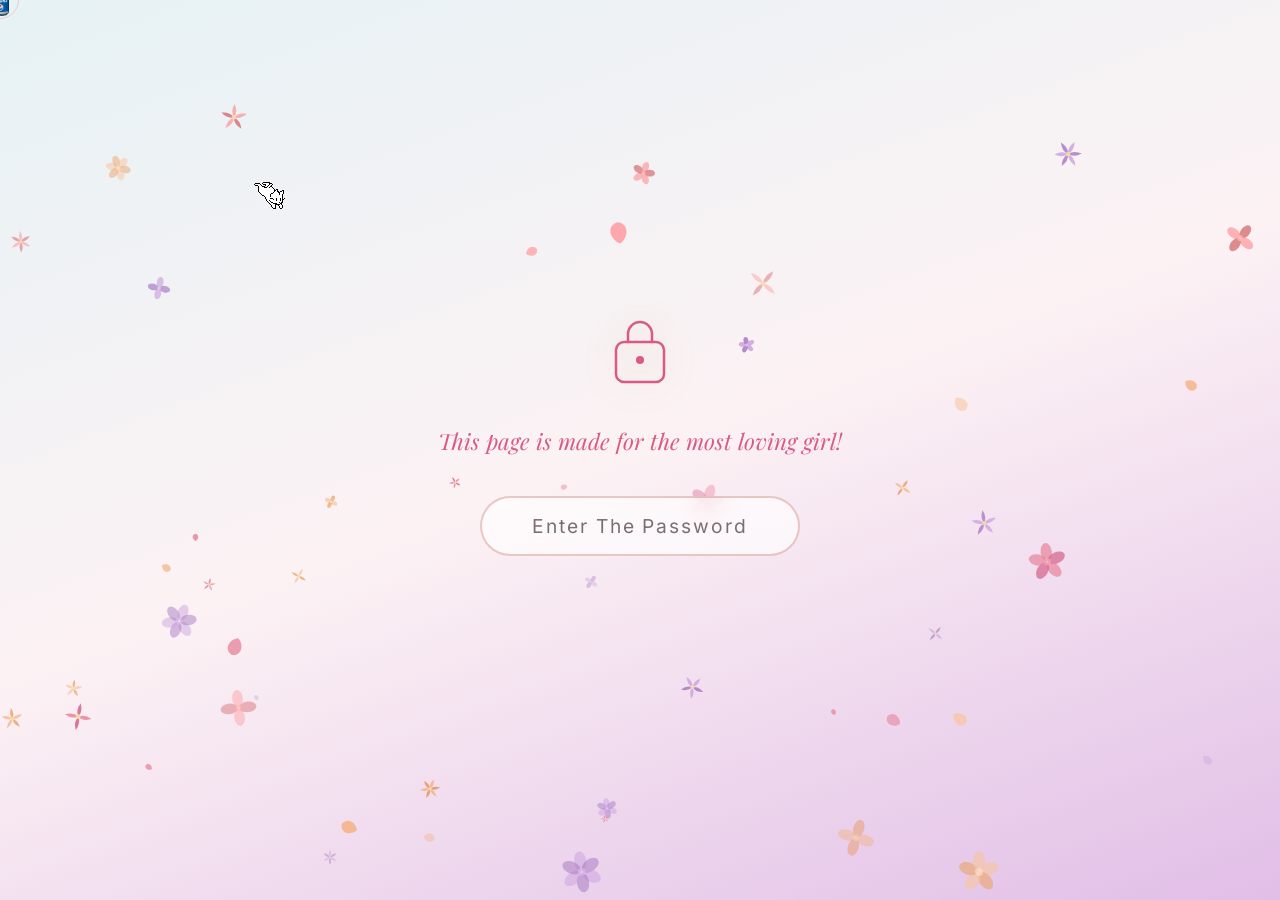
==== commit 276b6791: "Add files via upload" ====
--- a/index.html
+++ b/index.html
@@ -526,6 +526,26 @@
                 <p class="section-sub">The smile that lights up my whole world</p>
             </div>
             <div class="smile-gallery-grid">
+                <div class="gallery-card">
+                    <img src="assets/gallery/new-1.jpg" alt="Gannah in a grey hoodie" style="object-position:72% 20%"/>
+                    <div class="gallery-caption">Cozy hoodie, secret smile 🤫💜</div>
+                </div>
+                <div class="gallery-card">
+                    <img src="assets/gallery/new-2.jpg" alt="Gannah smiling" style="object-position:55% 30%"/>
+                    <div class="gallery-caption">That glow, that smile ✨</div>
+                </div>
+                <div class="gallery-card">
+                    <img src="assets/gallery/new-3.jpg" alt="Gannah in a night selfie" style="object-position:center 30%"/>
+                    <div class="gallery-caption">Magical as usual 🌙💖</div>
+                </div>
+                <div class="gallery-card">
+                    <img src="assets/gallery/new-4.jpg" alt="Gannah with a friend in the garden" style="object-position:center 25%"/>
+                    <div class="gallery-caption">Glowing in the garden 🌼</div>
+                </div>
+                <div class="gallery-card">
+                    <img src="assets/gallery/new-5.jpg" alt="Gannah at the Senior 2027 frame" style="object-position:center 40%"/>
+                    <div class="gallery-caption">Senior year, big smile 🎓💙</div>
+                </div>
                 <div class="gallery-card">
                     <img src="assets/gallery/photo-1.jpg" alt="Gannah as a baby" loading="lazy"/>
                     <div class="gallery-caption">Even as a baby, that smile 🥹</div>
@@ -829,6 +849,25 @@
                 </div>
 
             </div>
+
+            <div class="mine-section">
+                <h2 class="mine-title">Mine Favourites 💖</h2>
+                <div class="mine-grid">
+                    <div class="gallery-card">
+                        <img src="assets/gallery/mine-1.jpg" alt="Gold seashell bracelet" style="object-position:center 85%" loading="lazy"/>
+                        <div class="gallery-caption">Little shells, big love 🐚</div>
+                    </div>
+                    <div class="gallery-card">
+                        <img src="assets/gallery/mine-2.jpg" alt="Nude nails" style="object-position:center 50%" loading="lazy"/>
+                        <div class="gallery-caption">Soft nude nails 🤎</div>
+                    </div>
+                    <div class="gallery-card">
+                        <img src="assets/gallery/mine-3.jpg" alt="Burgundy nails" style="object-position:center 50%" loading="lazy"/>
+                        <div class="gallery-caption">Burgundy mood 🍷</div>
+                    </div>
+                </div>
+            </div>
+
             <p class="fav-quote">These are a few of your favourite things 💕</p>
         </div>
     </section>
--- a/styles.css
+++ b/styles.css
@@ -766,6 +766,25 @@
     opacity: 0.85;
 }
 
+/* ===== MINE FAVOURITES (photos under the favourites cards) ===== */
+.mine-section { margin-top: 48px; padding: 0 12px; }
+.mine-title {
+    text-align: center;
+    font-family: 'Dancing Script', cursive;
+    font-size: 2.1rem; color: var(--pink-deep);
+    margin: 0 0 22px;
+}
+.mine-grid {
+    display: flex; justify-content: center; flex-wrap: wrap; gap: 24px;
+}
+.mine-grid .gallery-card { width: 220px; }
+.mine-grid .gallery-card img { height: 290px; }
+@media (max-width: 768px) {
+    .mine-grid { gap: 14px; }
+    .mine-grid .gallery-card { width: 150px; }
+    .mine-grid .gallery-card img { height: 200px; }
+}
+
 /* ===== ONEKO CAT ===== */
 #oneko {
     position: fixed;
